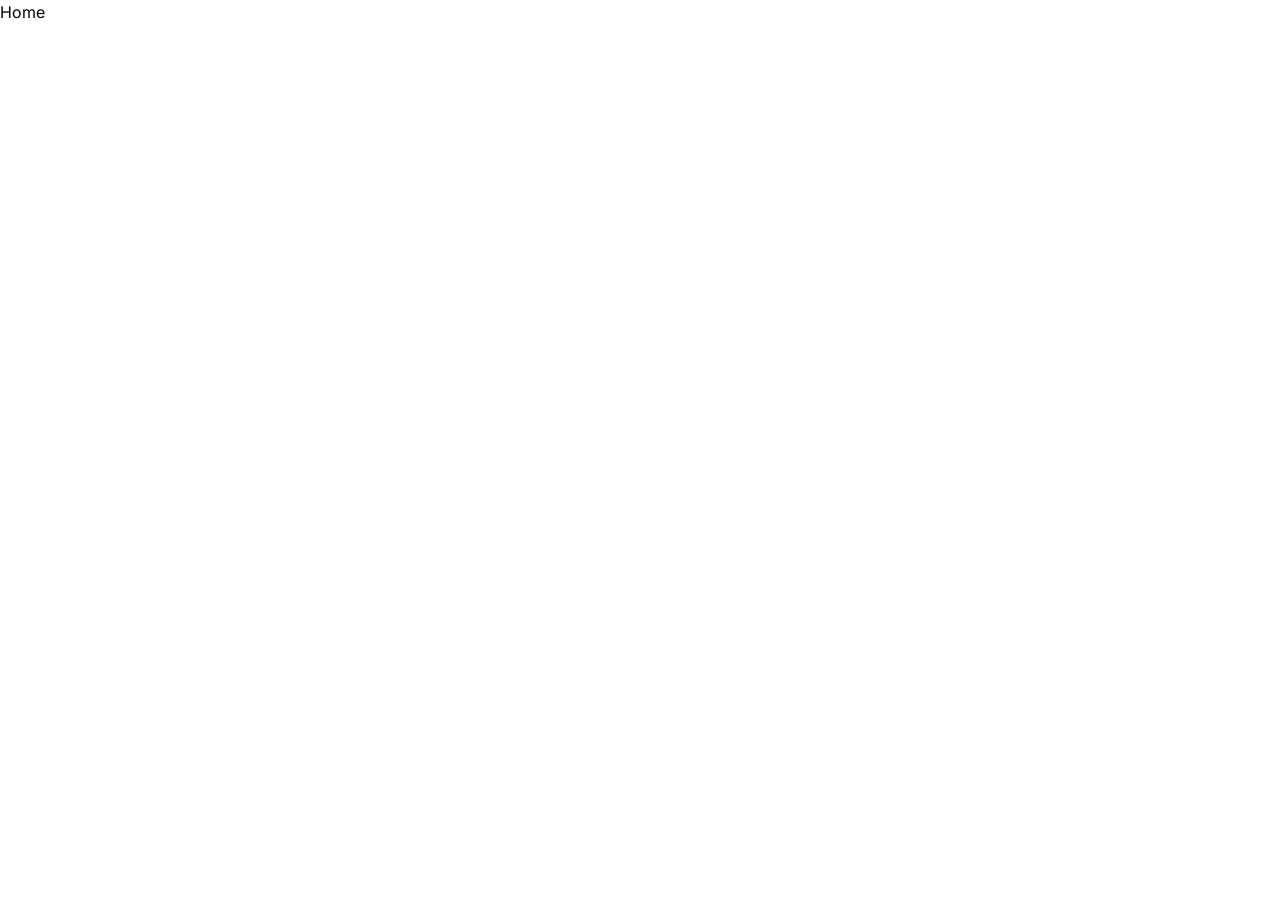
==== index.html @ 41ac5953 "Перенос из css в scss структуру" ====
<!DOCTYPE html>
<html lang="en">
<head>
    <meta charset="UTF-8">
    <meta name="viewport" content="width=device-width, initial-scale=1.0">
    <title>Document</title>
    <link rel="stylesheet" href="./scss/style.css">
</head>
<body>
    <a href="Product.html">Home</a>
</body>
</html>
---- scss/style.css ----
@charset "UTF-8";
body {
  background-color: #FFFFFF;
  color: #000000;
  font-family: "Inter", sans-serif;
  line-height: 1.5;
  -webkit-font-smoothing: antialiased;
}

.container {
  width: 100%;
  max-width: 1240px;
  margin: 0 auto;
  padding: 0 16px;
}

*,
*::before,
*::after {
  box-sizing: border-box;
  margin: 0;
  padding: 0;
}

ul,
ol {
  list-style: none;
}

a {
  color: inherit;
  text-decoration: none;
}

img,
picture,
video,
canvas,
svg {
  display: block;
  max-width: 100%;
  height: auto;
}

input,
button,
textarea,
select {
  font: inherit;
  color: inherit;
  background-color: transparent;
  border: none;
  outline: none;
}

button {
  cursor: pointer;
}

textarea {
  resize: vertical;
}

html {
  scroll-behavior: smooth;
}

@font-face {
  font-family: "Inter";
  src: url("../assest/fonts/Inter-Regular.ttf") format("truetype");
  font-weight: 400;
  font-style: normal;
  font-display: swap;
}
@font-face {
  font-family: "Integral CF";
  src: url("../assest/fonts/Integral-CF.ttf") format("truetype");
  font-weight: 700;
  font-style: Bold;
  font-size: 40px;
  leading-trim: NONE;
  line-height: 45px;
  letter-spacing: 0%;
}
.pagination {
  display: flex;
  align-items: center;
  justify-content: space-between;
  width: 100%;
  height: 40px;
  margin-bottom: 80px;
}
.pagination__arrow {
  width: 110px;
  height: 36px;
  border: 1px solid rgba(0, 0, 0, 0.1);
  border-radius: 8px;
  background: transparent;
  display: flex;
  align-items: center;
  justify-content: center;
  gap: 8px;
  font-size: 14px;
  font-weight: 500;
  cursor: pointer;
}
.pagination__arrow img {
  width: 16px;
  height: 16px;
}
.pagination__numbers {
  display: flex;
  align-items: center;
  gap: 4px;
}
@media (max-width: 540px) {
  .pagination__numbers {
    display: none;
  }
}
.pagination__num {
  width: 40px;
  height: 40px;
  border-radius: 8px;
  background: transparent;
  border: none;
  display: flex;
  align-items: center;
  justify-content: center;
  font-size: 14px;
  font-weight: 500;
  color: rgba(0, 0, 0, 0.5);
  cursor: pointer;
}
.pagination__num--active {
  background-color: rgba(0, 0, 0, 0.06);
  color: #000000;
}
.pagination__dots {
  width: 40px;
  height: 40px;
  display: flex;
  align-items: center;
  justify-content: center;
  font-size: 14px;
  color: rgba(0, 0, 0, 0.5);
}

.catalog-main {
  flex: 1;
  display: flex;
  flex-direction: column;
  min-width: 0;
}
.catalog-main__header {
  display: flex;
  align-items: center;
  justify-content: space-between;
  margin-bottom: 16px;
}
@media (max-width: 540px) {
  .catalog-main__header {
    flex-direction: column;
    align-items: flex-start;
    gap: 8px;
  }
}
.catalog-main__header h2 {
  font-size: 32px;
  font-weight: 700;
}
.catalog-main__meta {
  display: flex;
  align-items: center;
  gap: 12px;
}
.catalog-main__meta p {
  font-size: 16px;
  color: rgba(0, 0, 0, 0.6);
}
.catalog-main__sort {
  display: flex;
  align-items: center;
  gap: 6px;
}
.catalog-main__sort span {
  font-size: 16px;
  color: rgba(0, 0, 0, 0.6);
}
.catalog-main__sort button {
  background: transparent;
  border: none;
  font-size: 16px;
  font-weight: 500;
  cursor: pointer;
}
.catalog-main__sort img {
  width: 16px;
  height: 16px;
}
.catalog-main__divider {
  width: 100%;
  border: none;
  border-top: 1px solid rgba(0, 0, 0, 0.1);
  margin: 32px 0 20px;
}

.product-grid {
  list-style: none;
  display: grid;
  grid-template-columns: repeat(3, 1fr);
  gap: 20px;
  width: 100%;
}
@media (max-width: 1024px) {
  .product-grid {
    grid-template-columns: repeat(2, 1fr);
  }
}
@media (max-width: 540px) {
  .product-grid {
    grid-template-columns: 1fr;
  }
}
.product-grid__item {
  display: flex;
}

.product-card {
  position: relative;
  width: 100%;
  display: flex;
  flex-direction: column;
  gap: 8px;
}
.product-card__thumb {
  width: 100%;
  aspect-ratio: 295/298;
  background-color: #f0eeed;
  border-radius: 20px;
  overflow: hidden;
  display: flex;
  align-items: center;
  justify-content: center;
}
.product-card__thumb img {
  width: 100%;
  height: 100%;
  -o-object-fit: cover;
     object-fit: cover;
}
.product-card__title {
  font-size: 18px;
  font-weight: 700;
  margin-top: 4px;
}
.product-card__title a {
  color: #000000;
  text-decoration: none;
}
.product-card__title a::before {
  content: "";
  position: absolute;
  inset: 0;
  z-index: 1;
}
.product-card__rating {
  display: flex;
  align-items: center;
  gap: 10px;
}
.product-card__stars {
  display: flex;
  align-items: center;
  gap: 4px;
}
.product-card__stars .star-icon {
  width: 18px !important;
  height: 18px !important;
}
.product-card__score {
  font-size: 14px;
  color: rgba(0, 0, 0, 0.6);
}
.product-card__pricing {
  display: flex;
  align-items: center;
  gap: 10px;
  margin-top: 4px;
}
.product-card__price {
  font-size: 24px;
  font-weight: 700;
  color: #000000;
}
.product-card__price--old {
  color: rgba(0, 0, 0, 0.4);
  text-decoration: line-through;
}
.product-card__badge {
  background-color: rgba(255, 51, 51, 0.1019607843);
  color: #FF3333;
  font-size: 12px;
  font-weight: 500;
  border-radius: 62px;
  padding: 4px 10px;
}

.breadcrumbs {
  width: 100%;
  max-width: 1240px;
  margin: 24px auto;
  padding: 0 16px;
  display: flex;
  align-items: center;
  gap: 12px;
}
.breadcrumbs a,
.breadcrumbs span {
  font-size: 16px;
  color: rgba(0, 0, 0, 0.6);
  text-decoration: none;
}
.breadcrumbs__current {
  color: #000000 !important;
  font-weight: 500;
}
.breadcrumbs img {
  width: 16px;
  height: 16px;
}

.catalog-layout {
  width: 100%;
  max-width: 1240px;
  margin: 0 auto;
  padding: 0 16px;
  display: flex;
  align-items: flex-start;
  gap: 20px;
}
@media (max-width: 1024px) {
  .catalog-layout {
    flex-direction: column;
  }
}

.filters {
  width: 295px;
  border: 1px solid rgba(0, 0, 0, 0.1);
  border-radius: 20px;
  padding: 20px 24px;
  flex-shrink: 0;
}
@media (max-width: 1024px) {
  .filters {
    width: 100%;
  }
}
.filters__form {
  display: flex;
  flex-direction: column;
  gap: 24px;
}
.filters__header {
  display: flex;
  align-items: center;
  justify-content: space-between;
}
.filters__header h3 {
  font-size: 20px;
  font-weight: 700;
}
.filters__header img {
  width: 24px;
  height: 24px;
}
.filters__divider {
  border: none;
  border-top: 1px solid rgba(0, 0, 0, 0.1);
  margin: 0;
}
.filters__category-list {
  list-style: none;
  display: flex;
  flex-direction: column;
  gap: 16px;
}
.filters__category-item {
  display: flex;
  align-items: center;
  justify-content: space-between;
}
.filters__category-item button {
  background: transparent;
  border: none;
  font-size: 16px;
  color: rgba(0, 0, 0, 0.6);
  cursor: pointer;
}
.filters__category-item img {
  width: 16px;
  height: 16px;
}
.filters__price-header, .filters__size-header, .filters__style-header {
  display: flex;
  align-items: center;
  justify-content: space-between;
}
.filters__price-header h3,
.filters__price-header legend, .filters__size-header h3,
.filters__size-header legend, .filters__style-header h3,
.filters__style-header legend {
  font-size: 20px;
  font-weight: 700;
  border: none;
  padding: 0;
}
.filters__price-header img, .filters__size-header img, .filters__style-header img {
  width: 16px;
  height: 16px;
}
.filters__range-slider {
  position: relative;
  width: 100%;
  height: 20px;
  display: flex;
  align-items: center;
  margin-top: 12px;
}
.filters__range-slider::before {
  content: "";
  position: absolute;
  left: 0;
  right: 0;
  height: 6px;
  background-color: #F0F0F0;
  border-radius: 4px;
  z-index: 1;
}
.filters__range-track {
  position: absolute;
  height: 6px;
  background-color: #000000;
  border-radius: 4px;
  z-index: 2;
  left: 0%;
  right: 40%;
}
.filters__range-input {
  position: absolute;
  left: 0;
  top: 0;
  width: 100%;
  height: 100%;
  margin: 0;
  background: none;
  pointer-events: none;
  -webkit-appearance: none;
  -moz-appearance: none;
       appearance: none;
  z-index: 3;
}
.filters__range-input::-webkit-slider-thumb {
  width: 20px;
  height: 20px;
  border-radius: 50%;
  background-color: #000000;
  cursor: pointer;
  pointer-events: auto;
  -webkit-appearance: none;
}
.filters__range-values {
  position: relative;
  width: 100%;
  height: 20px;
  margin-top: 6px;
}
.filters__range-val {
  position: absolute;
  transform: translateX(-50%);
  font-size: 14px;
  font-weight: 500;
}
.filters__range-val--min {
  left: 0%;
}
.filters__range-val--max {
  left: 60%;
}
.filters__colors {
  border: none;
  padding: 0;
  margin: 0;
  width: 100%;
  display: grid;
  grid-template-columns: repeat(5, 1fr);
  justify-items: center;
  gap: 16px 12px;
}
.filters__colors legend {
  width: 100%;
  grid-column: 1/-1;
  margin-bottom: 16px;
  font-size: 20px;
  font-weight: 700;
}
.filters__size-list {
  display: flex;
  flex-wrap: wrap;
  gap: 8px;
  margin-top: 12px;
}
.filters__dress-style {
  display: flex;
  flex-direction: column;
  gap: 16px;
}
.filters__submit {
  width: 100%;
  height: 48px;
  background-color: #000000;
  color: #FFFFFF;
  border: none;
  border-radius: 62px;
  font-size: 14px;
  font-weight: 500;
  cursor: pointer;
  margin-top: 8px;
}

.color-option {
  position: relative;
  cursor: pointer;
  display: inline-flex;
}
.color-option__input {
  position: absolute;
  opacity: 0;
  pointer-events: none;
}
.color-option__input:checked + .color-option__visual::after {
  content: "✓";
  color: #FFFFFF;
  font-size: 14px;
  font-weight: bold;
}
.color-option__input[value=White]:checked + .color-option__visual::after {
  color: #000000;
}
.color-option__visual {
  width: 37px;
  height: 37px;
  border-radius: 50%;
  border: 1px solid rgba(0, 0, 0, 0.2);
  display: flex;
  align-items: center;
  justify-content: center;
  position: relative;
}

.size-pill {
  cursor: pointer;
  display: inline-flex;
}
.size-pill__input {
  position: absolute;
  opacity: 0;
  pointer-events: none;
}
.size-pill__input:checked + .size-pill__label {
  background-color: #000000;
  color: #FFFFFF;
}
.size-pill__label {
  display: flex;
  align-items: center;
  justify-content: center;
  min-width: 74px;
  height: 39px;
  padding: 10px 16px;
  border-radius: 62px;
  background-color: #F0F0F0;
  color: rgba(0, 0, 0, 0.6);
  font-size: 14px;
  transition: all 0.15s ease;
}

.product-page {
  padding-bottom: 120px;
}

.product-detail {
  display: grid;
  grid-template-columns: 610px 1fr;
  gap: 40px;
  align-items: flex-start;
  margin-top: 24px;
}
@media (max-width: 1024px) {
  .product-detail {
    grid-template-columns: 1fr;
  }
}
.product-detail__gallery {
  display: flex;
  gap: 14px;
  height: 530px;
}
@media (max-width: 768px) {
  .product-detail__gallery {
    flex-direction: column-reverse;
    height: auto;
  }
}
.product-detail__thumbs {
  display: flex;
  flex-direction: column;
  gap: 14px;
  width: 152px;
  flex-shrink: 0;
}
@media (max-width: 768px) {
  .product-detail__thumbs {
    flex-direction: row;
    width: 100%;
    height: 100px;
  }
}
.product-detail__thumb {
  width: 100%;
  height: 167px;
  background-color: #f0eeed;
  border-radius: 20px;
  border: 1px solid transparent;
  overflow: hidden;
  cursor: pointer;
  padding: 0;
}
@media (max-width: 768px) {
  .product-detail__thumb {
    height: 100px;
  }
}
.product-detail__thumb--active {
  border-color: #000000;
}
.product-detail__thumb img {
  width: 100%;
  height: 100%;
  -o-object-fit: cover;
     object-fit: cover;
}
.product-detail__main-img {
  flex: 1;
  height: 100%;
  background-color: #f0eeed;
  border-radius: 20px;
  overflow: hidden;
  display: flex;
  align-items: center;
  justify-content: center;
}
@media (max-width: 768px) {
  .product-detail__main-img {
    height: 320px;
  }
}
.product-detail__main-img img {
  width: 100%;
  height: 100%;
  -o-object-fit: contain;
     object-fit: contain;
}
.product-detail__info {
  display: flex;
  flex-direction: column;
}
.product-detail__title {
  font-size: 40px;
  font-weight: 700;
  line-height: 110%;
  text-transform: uppercase;
  color: #000000;
  margin-bottom: 12px;
}
.product-detail__rating {
  display: flex;
  align-items: center;
  gap: 14px;
  margin-bottom: 14px;
}
.product-detail__stars {
  display: flex;
  gap: 4px;
}
.product-detail__stars img {
  width: 19px !important;
  height: 19px !important;
}
.product-detail__score {
  font-size: 16px;
  color: rgba(0, 0, 0, 0.6);
}
.product-detail__pricing {
  display: flex;
  align-items: center;
  gap: 12px;
  margin-bottom: 16px;
}
.product-detail__price {
  font-size: 32px;
  font-weight: 700;
  color: #000000;
}
.product-detail__price--old {
  font-size: 32px;
  font-weight: 700;
  color: rgba(0, 0, 0, 0.4);
  text-decoration: line-through;
}
.product-detail__badge {
  background-color: rgba(255, 51, 51, 0.1019607843);
  color: #FF3333;
  font-size: 14px;
  font-weight: 500;
  border-radius: 62px;
  padding: 6px 14px;
}
.product-detail__desc {
  font-size: 16px;
  line-height: 22px;
  color: rgba(0, 0, 0, 0.6);
}
.product-detail__divider {
  border: none;
  border-top: 1px solid rgba(0, 0, 0, 0.1);
  margin: 24px 0;
}
.product-detail__option-title {
  display: block;
  font-size: 16px;
  color: rgba(0, 0, 0, 0.6);
  margin-bottom: 16px;
}
.product-detail__colors {
  display: flex;
  gap: 16px;
}
.product-detail__sizes {
  display: flex;
  flex-wrap: wrap;
  gap: 12px;
}
.product-detail__actions {
  display: flex;
  gap: 20px;
  margin-top: 24px;
}
.product-detail__quantity {
  width: 170px;
  height: 52px;
  background-color: #F0F0F0;
  border-radius: 62px;
  display: flex;
  align-items: center;
  justify-content: space-between;
  padding: 0 20px;
}
.product-detail__quantity button {
  background: transparent;
  border: none;
  font-size: 24px;
  font-weight: 500;
  cursor: pointer;
}
.product-detail__quantity span {
  font-size: 16px;
  font-weight: 500;
}
.product-detail__add-btn {
  flex: 1;
  height: 52px;
  background-color: #000000;
  color: #FFFFFF;
  border-radius: 62px;
  border: none;
  font-size: 16px;
  font-weight: 500;
  cursor: pointer;
  transition: opacity 0.15s ease;
}
.product-detail__add-btn:hover {
  opacity: 0.85;
}

.newsletter {
  width: 100%;
  max-width: 1240px;
  margin: 0 auto;
  padding: 36px 64px;
  background-color: #000000;
  border-radius: 20px;
  display: flex;
  align-items: center;
  justify-content: space-between;
  gap: 40px;
  box-sizing: border-box;
  transform: translateY(50%);
  position: relative;
  z-index: 10;
}
@media (max-width: 768px) {
  .newsletter {
    flex-direction: column;
    padding: 28px 24px;
    transform: translateY(20%);
    gap: 24px;
  }
}
.newsletter__title {
  font-family: "Integral CF", sans-serif;
  font-size: 40px;
  line-height: 45px;
  font-weight: 700;
  color: #FFFFFF;
  max-width: 551px;
  width: 100%;
  margin: 0;
  flex-shrink: 0;
}
@media (max-width: 768px) {
  .newsletter__title {
    font-size: 28px;
    line-height: 34px;
    text-align: center;
  }
}
.newsletter__form {
  display: flex;
  flex-direction: column;
  gap: 14px;
  width: 349px;
  flex-shrink: 0;
  margin-left: auto;
}
@media (max-width: 768px) {
  .newsletter__form {
    width: 100%;
    margin-left: 0;
  }
}
.newsletter__input-wrap {
  width: 100%;
  height: 48px;
  background-color: #FFFFFF;
  border-radius: 62px;
  padding: 12px 16px;
  display: flex;
  align-items: center;
  gap: 12px;
  box-sizing: border-box;
}
.newsletter__input-wrap img {
  width: 24px;
  height: 24px;
  flex-shrink: 0;
}
.newsletter__input-wrap input {
  width: 100%;
  border: none;
  outline: none;
  font-size: 16px;
  font-family: inherit;
}
.newsletter__submit {
  width: 100%;
  height: 46px;
  border-radius: 62px;
  border: none;
  background-color: #FFFFFF;
  color: #000000;
  font-size: 16px;
  font-weight: 500;
  cursor: pointer;
  box-sizing: border-box;
}

.footer {
  width: 100%;
  background-color: #F0F0F0;
  padding: 140px 100px 80px;
}
@media (max-width: 1024px) {
  .footer {
    padding: 140px 24px 60px;
  }
}
.footer__main {
  max-width: 1240px;
  margin: 0 auto;
  display: flex;
  justify-content: space-between;
  gap: 40px;
}
@media (max-width: 1024px) {
  .footer__main {
    flex-wrap: wrap;
    gap: 32px;
  }
}
.footer__brand {
  width: 248px;
  display: flex;
  flex-direction: column;
  gap: 24px;
}
.footer__brand .footer__logo-img {
  width: 167px;
  height: 23px;
  -o-object-fit: contain;
     object-fit: contain;
  position: relative;
}
.footer__brand p {
  font-size: 14px;
  line-height: 22px;
  color: rgba(0, 0, 0, 0.6);
}
.footer__socials {
  display: flex;
  gap: 12px;
}
.footer__social-btn {
  display: flex;
  align-items: center;
  justify-content: center;
  width: 28px;
  height: 28px;
  border-radius: 50%;
  background-color: #FFFFFF;
  border: 1px solid rgba(0, 0, 0, 0.2);
  text-decoration: none;
}
.footer__social-btn img {
  width: 14px;
  height: 14px;
}
.footer__social-btn--active {
  background-color: #000000;
}
.footer__social-btn--active img {
  filter: brightness(0) invert(1);
}
.footer__nav {
  display: flex;
  flex-direction: column;
  gap: 16px;
}
.footer__nav h5 {
  font-size: 16px;
  letter-spacing: 3px;
  text-transform: uppercase;
}
.footer__nav a {
  font-size: 16px;
  color: rgba(0, 0, 0, 0.6);
  text-decoration: none;
}
.footer__divider {
  width: 100%;
  max-width: 1240px;
  border: none;
  border-top: 1px solid rgba(0, 0, 0, 0.1);
  margin: 50px auto 25px;
}
.footer__bottom {
  max-width: 1240px;
  margin: 0 auto;
  display: flex;
  align-items: center;
  justify-content: space-between;
}
@media (max-width: 768px) {
  .footer__bottom {
    flex-direction: column;
    gap: 16px;
    text-align: center;
  }
}
.footer__bottom p {
  font-size: 14px;
  color: rgba(0, 0, 0, 0.6);
}
.footer__payments {
  display: flex;
  align-items: center;
}
.footer__payments .payment-card {
  display: flex;
  align-items: center;
  justify-content: center;
}
.footer__payments .payment-card img {
  width: 100%;
  height: 100%;
  -o-object-fit: contain;
     object-fit: contain;
}

.top-bar {
  position: relative;
  width: 100%;
  min-height: 38px;
  background-color: #000000;
  display: flex;
  align-items: center;
  justify-content: center;
  padding: 0 40px;
}
.top-bar__text {
  font-size: 14px;
  color: #FFFFFF;
  text-align: center;
}
.top-bar__text a {
  color: #FFFFFF;
  font-weight: 500;
  text-decoration: underline;
  margin-left: 4px;
}
.top-bar__close {
  position: absolute;
  right: 20px;
  top: 50%;
  transform: translateY(-50%);
  width: 20px;
  height: 20px;
  background: transparent;
  border: none;
  cursor: pointer;
  display: flex;
  align-items: center;
  justify-content: center;
}
.top-bar__close img {
  width: 13px;
  height: 13px;
  -o-object-fit: contain;
     object-fit: contain;
}

.header {
  width: 100%;
  display: flex;
  flex-direction: column;
  align-items: center;
}
.header__inner {
  width: 100%;
  max-width: 1240px;
  min-height: 48px;
  margin: 24px auto 0;
  padding: 0 16px;
  display: flex;
  align-items: center;
  justify-content: space-between;
  gap: 24px;
}
.header__logo {
  width: 160px;
  height: 22px;
  display: flex;
  align-items: center;
  flex-shrink: 0;
}
.header__logo img {
  width: 100%;
  height: 100%;
  -o-object-fit: contain;
     object-fit: contain;
}
.header__nav {
  display: flex;
  align-items: center;
  gap: 24px;
}
@media (max-width: 768px) {
  .header__nav {
    display: none;
  }
}
.header__nav a {
  display: inline-flex;
  align-items: center;
  gap: 4px;
  font-size: 16px;
  color: #000000;
  text-decoration: none;
  white-space: nowrap;
}
.header__nav a img {
  width: 16px;
  height: 16px;
}
.header__search {
  flex: 1;
  max-width: 577px;
  height: 48px;
  background-color: #F0F0F0;
  border-radius: 62px;
  padding: 12px 16px;
  display: flex;
  align-items: center;
  gap: 12px;
}
@media (max-width: 768px) {
  .header__search {
    display: none;
  }
}
.header__search img {
  width: 20px;
  height: 20px;
}
.header__search input {
  width: 100%;
  border: none;
  background: transparent;
  outline: none;
  font-family: inherit;
  font-size: 16px;
  color: #000000;
}
.header__actions {
  display: flex;
  align-items: center;
  gap: 14px;
  flex-shrink: 0;
}
.header__actions a img {
  width: 24px;
  height: 24px;
}
.header__divider {
  width: 100%;
  max-width: 1240px;
  border: none;
  border-top: 1px solid rgba(0, 0, 0, 0.1);
  margin: 24px auto 0;
}/*# sourceMappingURL=style.css.map */
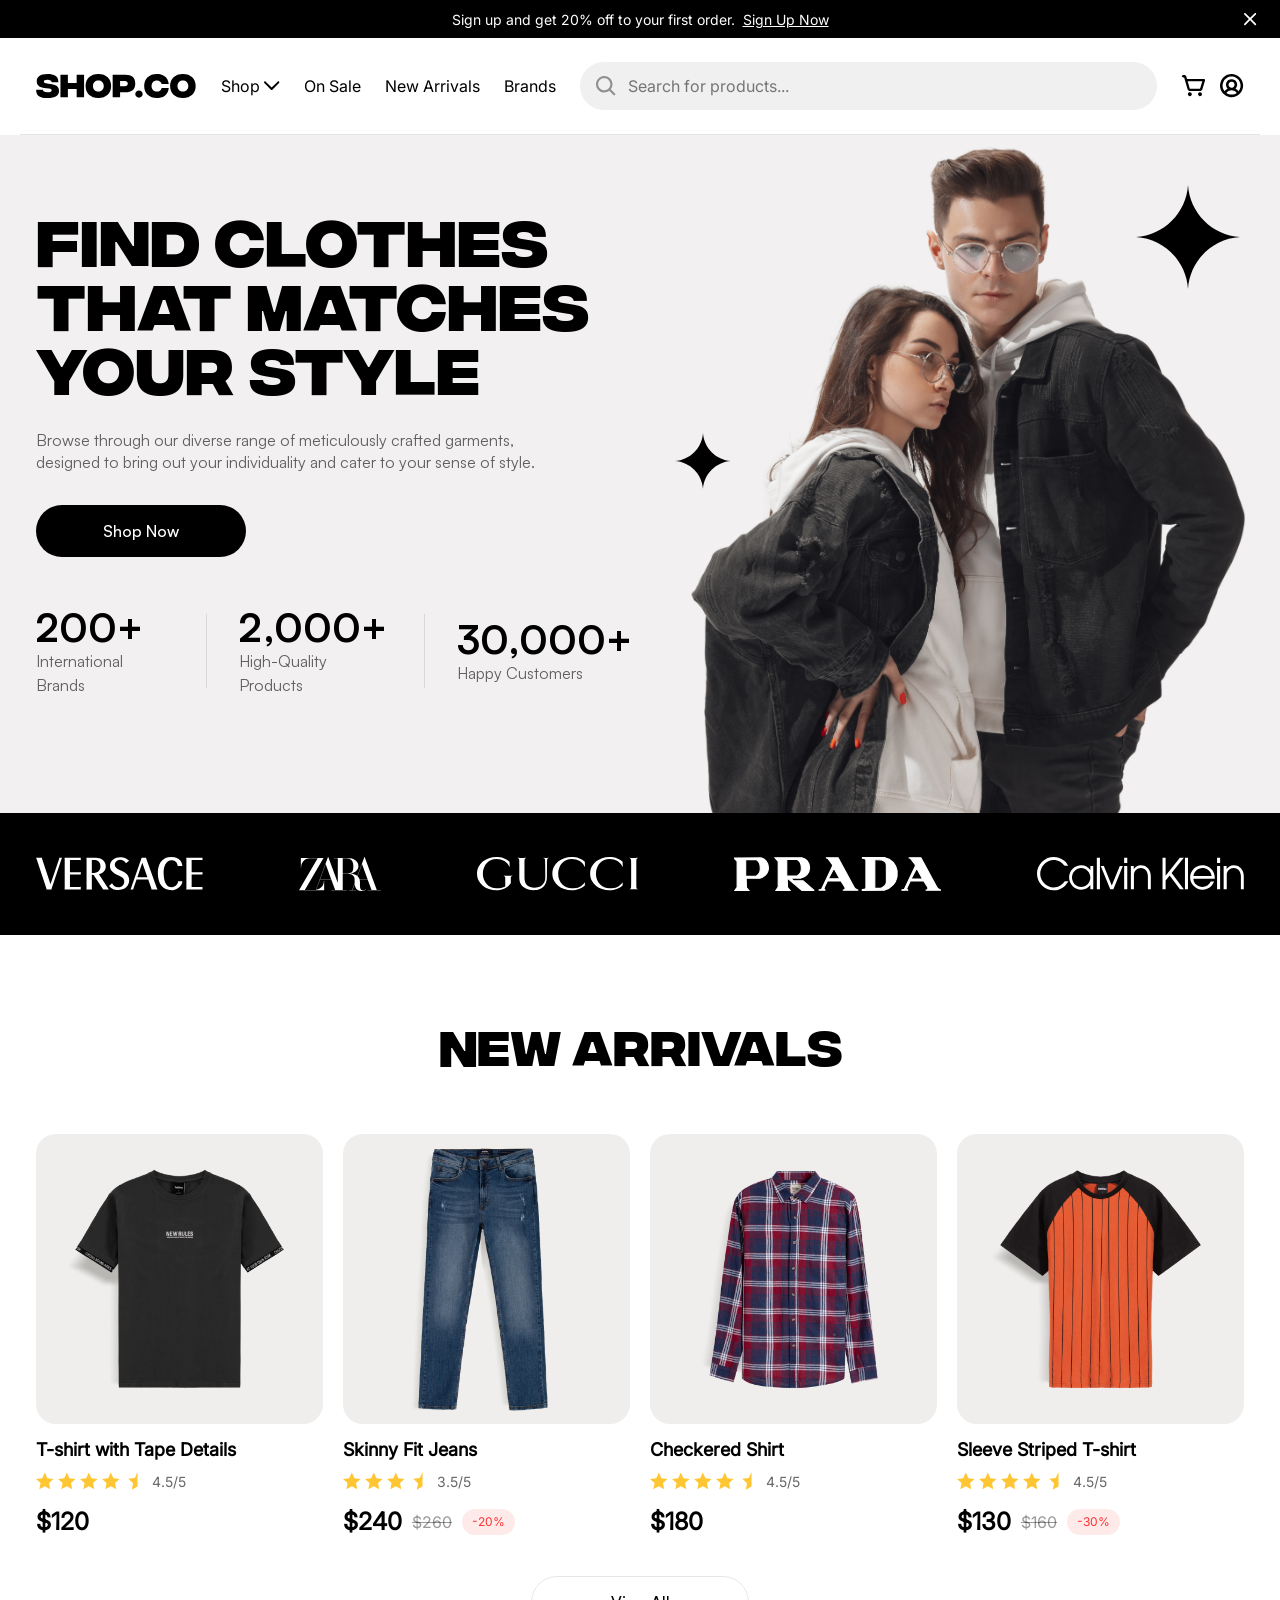
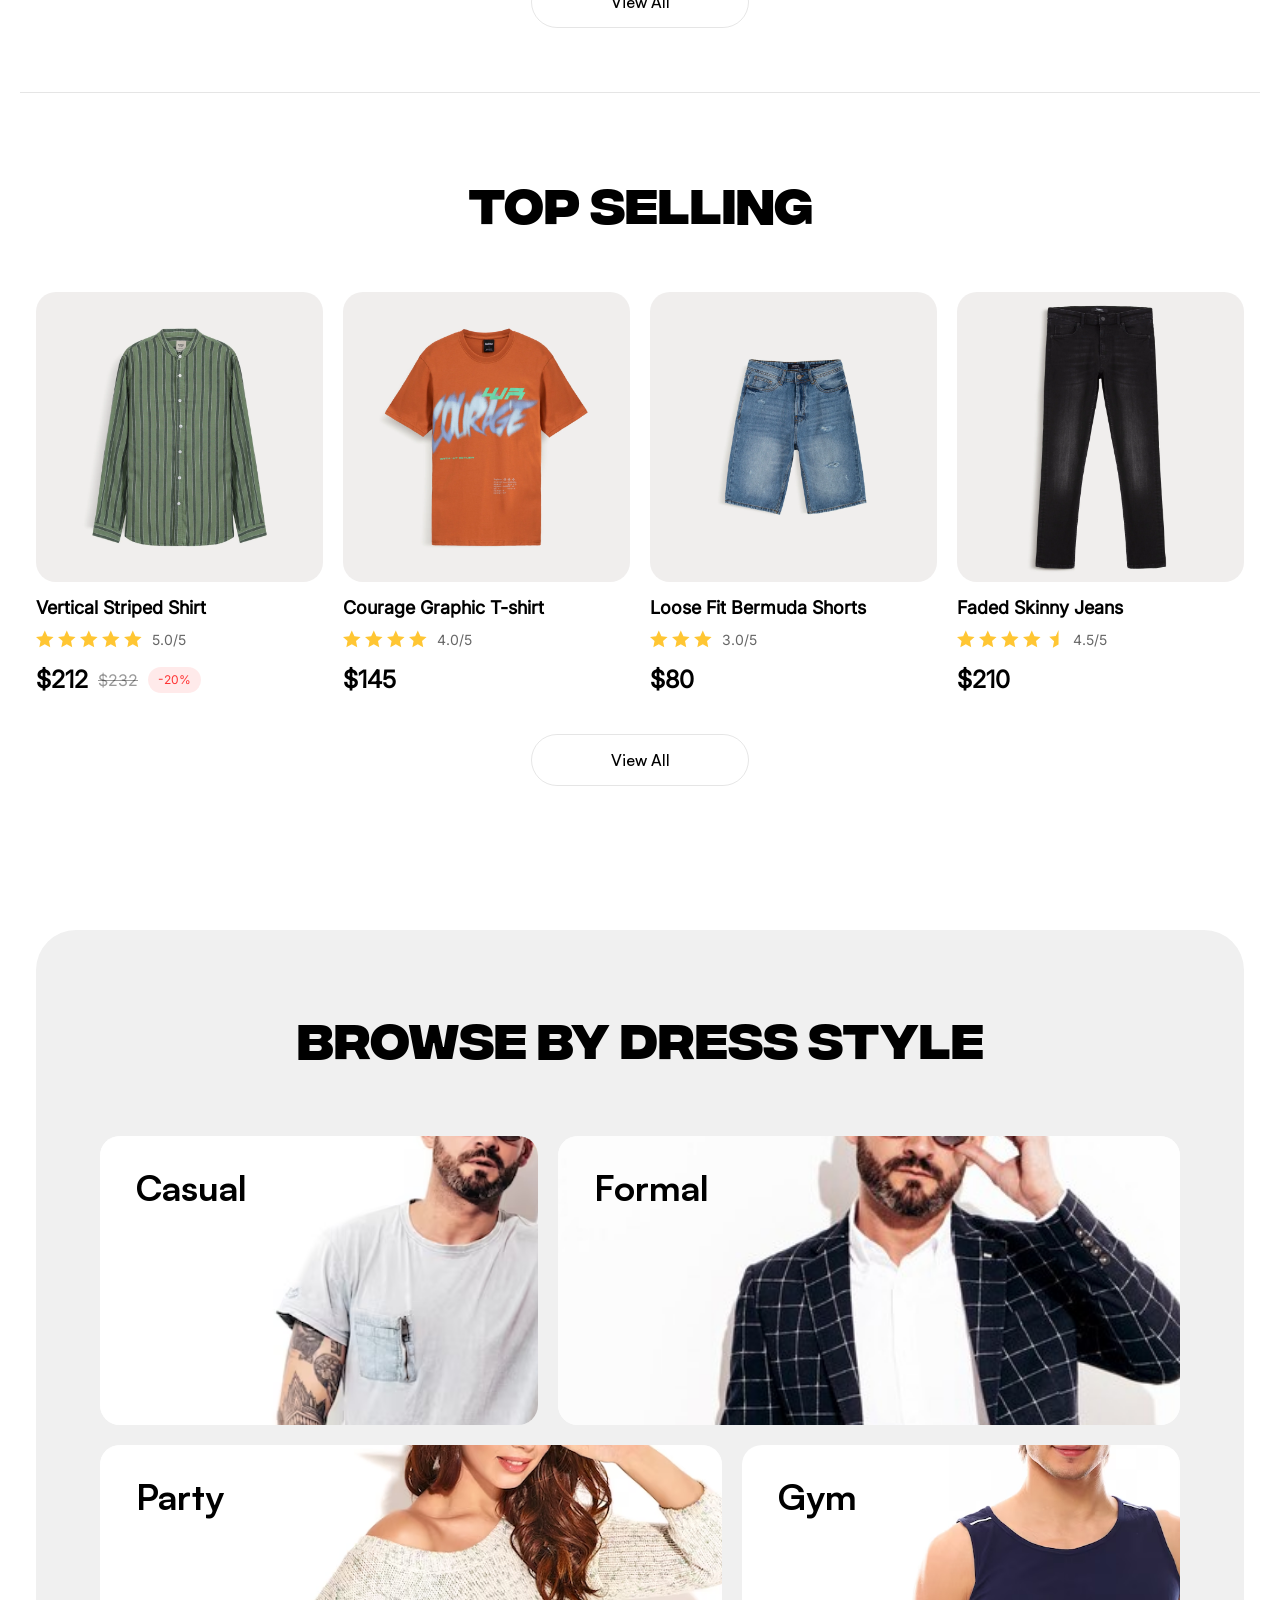
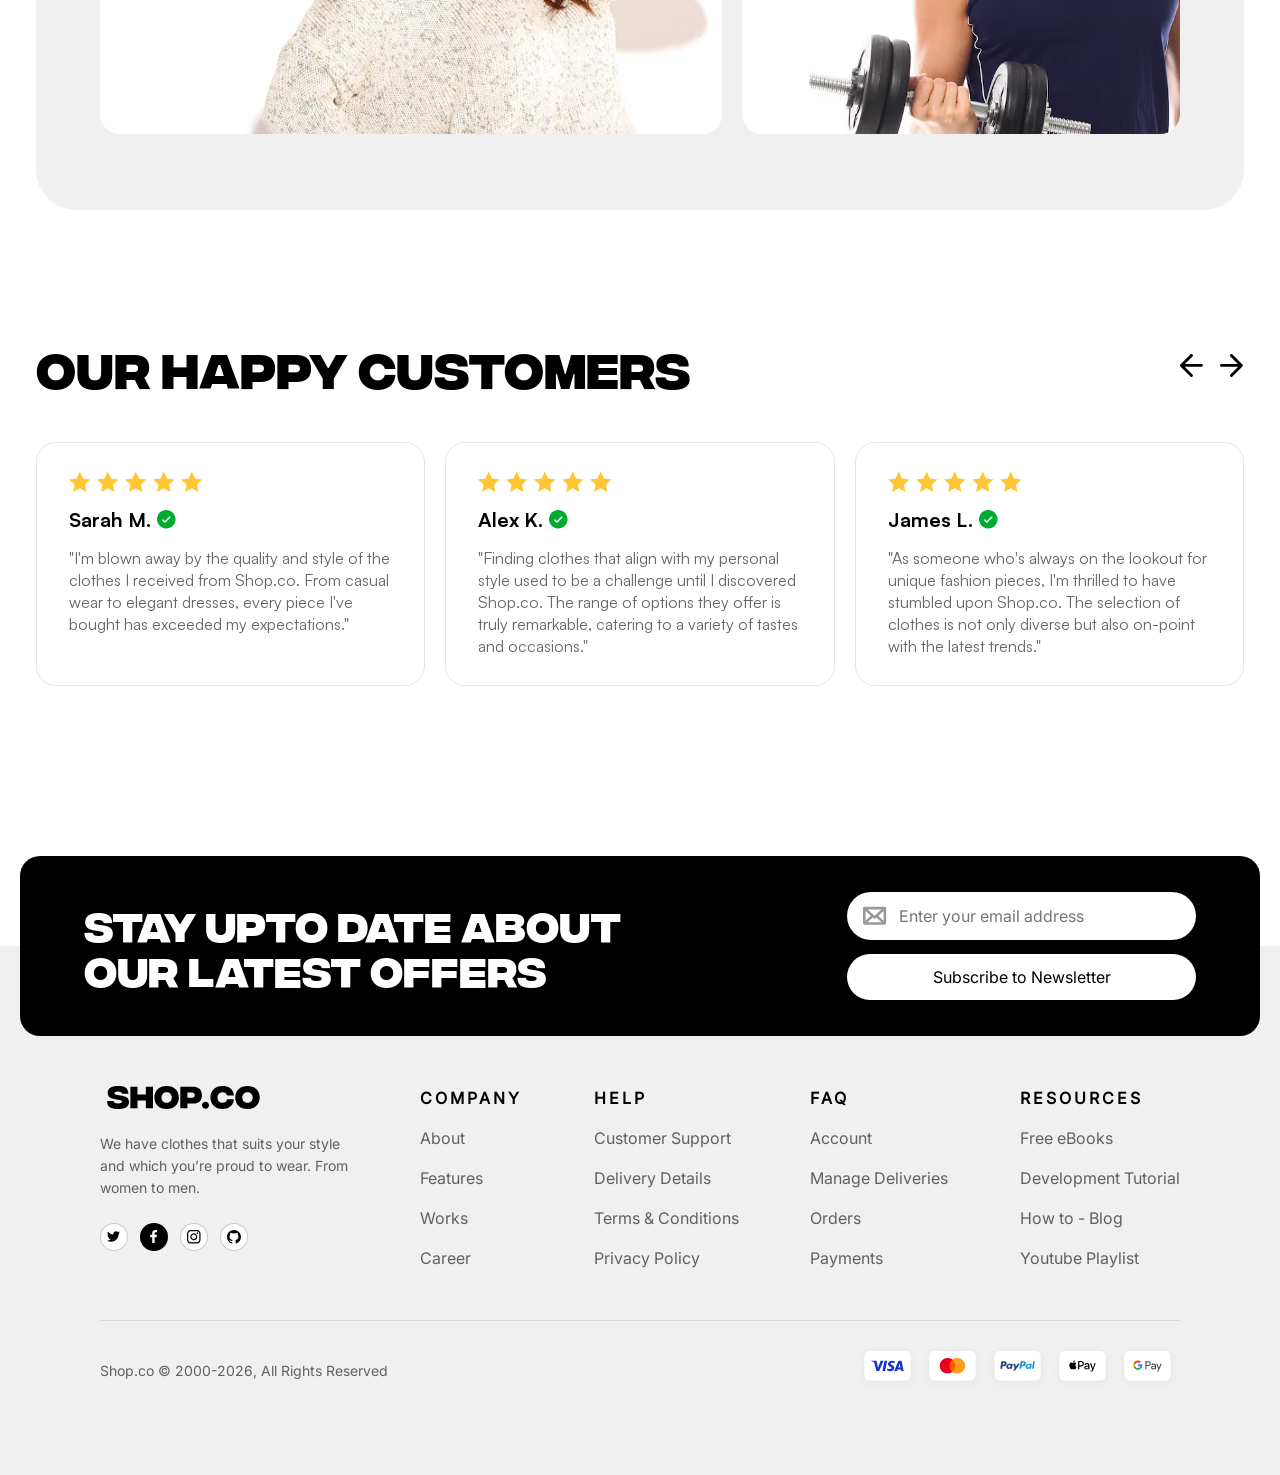
==== commit 6829b98a: "перенес старую страницу из прошлого проекта в новый и переделал под него scss" ====
--- a/index.html
+++ b/index.html
@@ -1,12 +1,490 @@
 <!DOCTYPE html>
 <html lang="en">
 <head>
-    <meta charset="UTF-8">
-    <meta name="viewport" content="width=device-width, initial-scale=1.0">
-    <title>Document</title>
-    <link rel="stylesheet" href="./scss/style.css">
+  <meta charset="UTF-8">
+  <meta name="viewport" content="width=device-width, initial-scale=1.0">
+  <title>SHOP.CO</title>
+  <!-- шрифт satoshi -->
+  <link href="https://api.fontshare.com/v2/css?f[]=satoshi@400,500,700,900&display=swap" rel="stylesheet">
+  <!-- стили -->
+  <link rel="stylesheet" href="./scss/style.css">
 </head>
 <body>
-    <a href="Product.html">Home</a>
+
+  <!-- верхняя черная строка -->
+  <div class="top-bar">
+    <p class="top-bar__text">
+      Sign up and get 20% off to your first order. 
+      <a href="#">Sign Up Now</a>
+    </p>
+    <button type="button" class="top-bar__close" aria-label="закрыть">
+      <img src="./assest/icons/Cross.svg" alt="закрыть">
+    </button>
+  </div>
+
+  <!-- шапка сайта -->
+  <header class="header">
+    <div class="header__inner">
+      <div class="header__logo">
+        <a href="index.html">
+          <img src="./assest/icons/SHOP.CO.svg" alt="SHOP.CO">
+        </a>
+      </div>
+
+      <nav class="header__nav">
+        <a href="Category.html">Shop <img src="./assest/icons/CornerDown.svg" alt="стрелка"></a>
+        <a href="#">On Sale</a>
+        <a href="#">New Arrivals</a>
+        <a href="#">Brands</a>
+      </nav>
+
+      <form action="/search" method="get" class="header__search">
+        <img src="./assest/icons/Loop.svg" alt="поиск">
+        <input type="search" placeholder="Search for products...">
+      </form>
+
+      <div class="header__actions">
+        <a href="Cart.html" aria-label="корзина">
+          <img src="./assest/icons/Cart.svg" alt="корзина">
+        </a>
+        <a href="#" aria-label="аккаунт">
+          <img src="./assest/icons/Profile.svg" alt="аккаунт">
+        </a>
+      </div>
+    </div>
+    <hr class="header__divider">
+  </header>
+
+  <main class="main">
+
+    <!-- первый экран с моделями -->
+    <section class="hero">
+      <div class="container hero__container">
+        <div class="hero__content">
+          <h1 class="hero__title">
+            FIND CLOTHES<br>
+            THAT MATCHES<br>
+            YOUR STYLE
+          </h1>
+          <p class="hero__desc">
+            Browse through our diverse range of meticulously crafted garments, designed to bring out your individuality and cater to your sense of style.
+          </p>
+          <a href="Category.html" class="hero__btn">Shop Now</a>
+
+          <div class="hero__stats">
+            <div class="hero__stat-item">
+              <span class="hero__stat-num">200+</span>
+              <span class="hero__stat-label">International Brands</span>
+            </div>
+            <div class="hero__stat-divider"></div>
+            <div class="hero__stat-item">
+              <span class="hero__stat-num">2,000+</span>
+              <span class="hero__stat-label">High-Quality Products</span>
+            </div>
+            <div class="hero__stat-divider"></div>
+            <div class="hero__stat-item">
+              <span class="hero__stat-num">30,000+</span>
+              <span class="hero__stat-label">Happy Customers</span>
+            </div>
+          </div>
+        </div>
+
+        <div class="hero__media">
+          <img class="hero__img" src="./assest/images/hero-models.png" alt="модели">
+          <img class="hero__star hero__star--big" src="./assest/icons/star-black.svg" alt="звезда">
+          <img class="hero__star hero__star--small" src="./assest/icons/star-black.svg" alt="звезда">
+        </div>
+      </div>
+    </section>
+
+    <!-- черная полоса брендов -->
+    <section class="brands">
+      <div class="container brands__container">
+        <img class="brands__logo" src="./assest/icons/Versace.svg" alt="Versace">
+        <img class="brands__logo" src="./assest/icons/Zara.svg" alt="Zara">
+        <img class="brands__logo" src="./assest/icons/Gucci.svg" alt="Gucci">
+        <img class="brands__logo" src="./assest/icons/Prada.svg" alt="Prada">
+        <img class="brands__logo" src="./assest/icons/Calvin_Klein.svg" alt="Calvin Klein">
+      </div>
+    </section>
+
+    <!-- новинки -->
+    <section class="products-section">
+      <div class="container">
+        <h2 class="products-section__title">NEW ARRIVALS</h2>
+        <ul class="product-grid">
+          <li class="product-grid__item">
+            <article class="product-card">
+              <div class="product-card__thumb">
+                <img src="./assest/images/T-shirt_with_Tape_Details.png" alt="T-shirt with Tape Details">
+              </div>
+              <h3 class="product-card__title"><a href="Product.html">T-shirt with Tape Details</a></h3>
+              <div class="product-card__rating">
+                <div class="product-card__stars">
+                  <img class="star-icon" src="./assest/icons/Star.svg" alt="звезда">
+                  <img class="star-icon" src="./assest/icons/Star.svg" alt="звезда">
+                  <img class="star-icon" src="./assest/icons/Star.svg" alt="звезда">
+                  <img class="star-icon" src="./assest/icons/Star.svg" alt="звезда">
+                  <img class="star-icon" src="./assest/icons/HalfStar.svg" alt="половина звезды">
+                </div>
+                <span class="product-card__score">4.5/5</span>
+              </div>
+              <div class="product-card__pricing">
+                <span class="product-card__price">$120</span>
+              </div>
+            </article>
+          </li>
+
+          <li class="product-grid__item">
+            <article class="product-card">
+              <div class="product-card__thumb">
+                <img src="./assest/images/Skinny_Fit_Jeans.png" alt="Skinny Fit Jeans">
+              </div>
+              <h3 class="product-card__title"><a href="Product.html">Skinny Fit Jeans</a></h3>
+              <div class="product-card__rating">
+                <div class="product-card__stars">
+                  <img class="star-icon" src="./assest/icons/Star.svg" alt="звезда">
+                  <img class="star-icon" src="./assest/icons/Star.svg" alt="звезда">
+                  <img class="star-icon" src="./assest/icons/Star.svg" alt="звезда">
+                  <img class="star-icon" src="./assest/icons/HalfStar.svg" alt="половина звезды">
+                </div>
+                <span class="product-card__score">3.5/5</span>
+              </div>
+              <div class="product-card__pricing">
+                <span class="product-card__price">$240</span>
+                <span class="product-card__price--old">$260</span>
+                <span class="product-card__badge">-20%</span>
+              </div>
+            </article>
+          </li>
+
+          <li class="product-grid__item">
+            <article class="product-card">
+              <div class="product-card__thumb">
+                <img src="./assest/images/Checkered_Shirt.png" alt="Checkered Shirt">
+              </div>
+              <h3 class="product-card__title"><a href="Product.html">Checkered Shirt</a></h3>
+              <div class="product-card__rating">
+                <div class="product-card__stars">
+                  <img class="star-icon" src="./assest/icons/Star.svg" alt="звезда">
+                  <img class="star-icon" src="./assest/icons/Star.svg" alt="звезда">
+                  <img class="star-icon" src="./assest/icons/Star.svg" alt="звезда">
+                  <img class="star-icon" src="./assest/icons/Star.svg" alt="звезда">
+                  <img class="star-icon" src="./assest/icons/HalfStar.svg" alt="половина звезды">
+                </div>
+                <span class="product-card__score">4.5/5</span>
+              </div>
+              <div class="product-card__pricing">
+                <span class="product-card__price">$180</span>
+              </div>
+            </article>
+          </li>
+
+          <li class="product-grid__item">
+            <article class="product-card">
+              <div class="product-card__thumb">
+                <img src="./assest/images/Sleeve_Striped_T-shirt.png" alt="Sleeve Striped T-shirt">
+              </div>
+              <h3 class="product-card__title"><a href="Product.html">Sleeve Striped T-shirt</a></h3>
+              <div class="product-card__rating">
+                <div class="product-card__stars">
+                  <img class="star-icon" src="./assest/icons/Star.svg" alt="звезда">
+                  <img class="star-icon" src="./assest/icons/Star.svg" alt="звезда">
+                  <img class="star-icon" src="./assest/icons/Star.svg" alt="звезда">
+                  <img class="star-icon" src="./assest/icons/Star.svg" alt="звезда">
+                  <img class="star-icon" src="./assest/icons/HalfStar.svg" alt="половина звезды">
+                </div>
+                <span class="product-card__score">4.5/5</span>
+              </div>
+              <div class="product-card__pricing">
+                <span class="product-card__price">$130</span>
+                <span class="product-card__price--old">$160</span>
+                <span class="product-card__badge">-30%</span>
+              </div>
+            </article>
+          </li>
+        </ul>
+
+        <div class="products-section__btn-wrap">
+          <a href="Category.html" class="products-section__view-all">View All</a>
+        </div>
+      </div>
+    </section>
+
+    <hr class="section-divider">
+
+    <!-- топ продаж -->
+    <section class="products-section">
+      <div class="container">
+        <h2 class="products-section__title">TOP SELLING</h2>
+        <ul class="product-grid">
+          <li class="product-grid__item">
+            <article class="product-card">
+              <div class="product-card__thumb">
+                <img src="./assest/images/Vertical_Striped_Shirt.png" alt="Vertical Striped Shirt">
+              </div>
+              <h3 class="product-card__title"><a href="Product.html">Vertical Striped Shirt</a></h3>
+              <div class="product-card__rating">
+                <div class="product-card__stars">
+                  <img class="star-icon" src="./assest/icons/Star.svg" alt="звезда">
+                  <img class="star-icon" src="./assest/icons/Star.svg" alt="звезда">
+                  <img class="star-icon" src="./assest/icons/Star.svg" alt="звезда">
+                  <img class="star-icon" src="./assest/icons/Star.svg" alt="звезда">
+                  <img class="star-icon" src="./assest/icons/Star.svg" alt="звезда">
+                </div>
+                <span class="product-card__score">5.0/5</span>
+              </div>
+              <div class="product-card__pricing">
+                <span class="product-card__price">$212</span>
+                <span class="product-card__price--old">$232</span>
+                <span class="product-card__badge">-20%</span>
+              </div>
+            </article>
+          </li>
+
+          <li class="product-grid__item">
+            <article class="product-card">
+              <div class="product-card__thumb">
+                <img src="./assest/images/Courage_Graphic_T-shirt.png" alt="Courage Graphic T-shirt">
+              </div>
+              <h3 class="product-card__title"><a href="Product.html">Courage Graphic T-shirt</a></h3>
+              <div class="product-card__rating">
+                <div class="product-card__stars">
+                  <img class="star-icon" src="./assest/icons/Star.svg" alt="звезда">
+                  <img class="star-icon" src="./assest/icons/Star.svg" alt="звезда">
+                  <img class="star-icon" src="./assest/icons/Star.svg" alt="звезда">
+                  <img class="star-icon" src="./assest/icons/Star.svg" alt="звезда">
+                </div>
+                <span class="product-card__score">4.0/5</span>
+              </div>
+              <div class="product-card__pricing">
+                <span class="product-card__price">$145</span>
+              </div>
+            </article>
+          </li>
+
+          <li class="product-grid__item">
+            <article class="product-card">
+              <div class="product-card__thumb">
+                <img src="./assest/images/Loose_Fit_Bermuda_Shorts.png" alt="Loose Fit Bermuda Shorts">
+              </div>
+              <h3 class="product-card__title"><a href="Product.html">Loose Fit Bermuda Shorts</a></h3>
+              <div class="product-card__rating">
+                <div class="product-card__stars">
+                  <img class="star-icon" src="./assest/icons/Star.svg" alt="звезда">
+                  <img class="star-icon" src="./assest/icons/Star.svg" alt="звезда">
+                  <img class="star-icon" src="./assest/icons/Star.svg" alt="звезда">
+                </div>
+                <span class="product-card__score">3.0/5</span>
+              </div>
+              <div class="product-card__pricing">
+                <span class="product-card__price">$80</span>
+              </div>
+            </article>
+          </li>
+
+          <li class="product-grid__item">
+            <article class="product-card">
+              <div class="product-card__thumb">
+                <img src="./assest/images/Faded_Skinny_Jeans.png" alt="Faded Skinny Jeans">
+              </div>
+              <h3 class="product-card__title"><a href="Product.html">Faded Skinny Jeans</a></h3>
+              <div class="product-card__rating">
+                <div class="product-card__stars">
+                  <img class="star-icon" src="./assest/icons/Star.svg" alt="звезда">
+                  <img class="star-icon" src="./assest/icons/Star.svg" alt="звезда">
+                  <img class="star-icon" src="./assest/icons/Star.svg" alt="звезда">
+                  <img class="star-icon" src="./assest/icons/Star.svg" alt="звезда">
+                  <img class="star-icon" src="./assest/icons/HalfStar.svg" alt="половина звезды">
+                </div>
+                <span class="product-card__score">4.5/5</span>
+              </div>
+              <div class="product-card__pricing">
+                <span class="product-card__price">$210</span>
+              </div>
+            </article>
+          </li>
+        </ul>
+
+        <div class="products-section__btn-wrap">
+          <a href="Category.html" class="products-section__view-all">View All</a>
+        </div>
+      </div>
+    </section>
+
+    <!-- выбор по стилю одежды -->
+    <section class="dress-style">
+      <div class="container">
+        <div class="dress-style__card">
+          <h2 class="dress-style__title">BROWSE BY DRESS STYLE</h2>
+          <div class="dress-style__grid">
+            <a href="Category.html" class="dress-style__item dress-style__item--casual">
+              <span class="dress-style__name">Casual</span>
+              <img src="./assest/images/Casual.png" alt="Casual">
+            </a>
+            <a href="Category.html" class="dress-style__item dress-style__item--formal">
+              <span class="dress-style__name">Formal</span>
+              <img src="./assest/images/Formal.png" alt="Formal">
+            </a>
+            <a href="Category.html" class="dress-style__item dress-style__item--party">
+              <span class="dress-style__name">Party</span>
+              <img src="./assest/images/Party.png" alt="Party">
+            </a>
+            <a href="Category.html" class="dress-style__item dress-style__item--gym">
+              <span class="dress-style__name">Gym</span>
+              <img src="./assest/images/Gym.png" alt="Gym">
+            </a>
+          </div>
+        </div>
+      </div>
+    </section>
+
+    <!-- отзывы покупателей -->
+    <section class="reviews">
+      <div class="container">
+        <div class="reviews__header">
+          <h2 class="reviews__title">OUR HAPPY CUSTOMERS</h2>
+          <div class="reviews__arrows">
+            <button class="reviews__arrow" type="button" aria-label="назад">
+              <img src="./assest/icons/ArrowLeft.svg" alt="назад">
+            </button>
+            <button class="reviews__arrow" type="button" aria-label="вперед">
+              <img src="./assest/icons/ArrowRight.svg" alt="вперед">
+            </button>
+          </div>
+        </div>
+
+        <div class="reviews__list">
+          <article class="review-card">
+            <div class="review-card__stars">
+              <img src="./assest/icons/Star.svg" alt="звезда">
+              <img src="./assest/icons/Star.svg" alt="звезда">
+              <img src="./assest/icons/Star.svg" alt="звезда">
+              <img src="./assest/icons/Star.svg" alt="звезда">
+              <img src="./assest/icons/Star.svg" alt="звезда">
+            </div>
+            <div class="review-card__user">
+              <span class="review-card__name">Sarah M.</span>
+              <img class="review-card__verified" src="./assest/icons/True.svg" alt="галочка">
+            </div>
+            <p class="review-card__text">
+              "I'm blown away by the quality and style of the clothes I received from Shop.co. From casual wear to elegant dresses, every piece I've bought has exceeded my expectations."
+            </p>
+          </article>
+
+          <article class="review-card">
+            <div class="review-card__stars">
+              <img src="./assest/icons/Star.svg" alt="звезда">
+              <img src="./assest/icons/Star.svg" alt="звезда">
+              <img src="./assest/icons/Star.svg" alt="звезда">
+              <img src="./assest/icons/Star.svg" alt="звезда">
+              <img src="./assest/icons/Star.svg" alt="звезда">
+            </div>
+            <div class="review-card__user">
+              <span class="review-card__name">Alex K.</span>
+              <img class="review-card__verified" src="./assest/icons/True.svg" alt="галочка">
+            </div>
+            <p class="review-card__text">
+              "Finding clothes that align with my personal style used to be a challenge until I discovered Shop.co. The range of options they offer is truly remarkable, catering to a variety of tastes and occasions."
+            </p>
+          </article>
+
+          <article class="review-card">
+            <div class="review-card__stars">
+              <img src="./assest/icons/Star.svg" alt="звезда">
+              <img src="./assest/icons/Star.svg" alt="звезда">
+              <img src="./assest/icons/Star.svg" alt="звезда">
+              <img src="./assest/icons/Star.svg" alt="звезда">
+              <img src="./assest/icons/Star.svg" alt="звезда">
+            </div>
+            <div class="review-card__user">
+              <span class="review-card__name">James L.</span>
+              <img class="review-card__verified" src="./assest/icons/True.svg" alt="галочка">
+            </div>
+            <p class="review-card__text">
+              "As someone who's always on the lookout for unique fashion pieces, I'm thrilled to have stumbled upon Shop.co. The selection of clothes is not only diverse but also on-point with the latest trends."
+            </p>
+          </article>
+        </div>
+      </div>
+    </section>
+
+  </main>
+
+  <!-- баннер подписки -->
+  <section class="newsletter">
+    <h2 class="newsletter__title">STAY UPTO DATE ABOUT OUR LATEST OFFERS</h2>
+    <form class="newsletter__form">
+      <div class="newsletter__input-wrap">
+        <img src="./assest/icons/Mail.svg" alt="почта">
+        <input type="email" placeholder="Enter your email address">
+      </div>
+      <button class="newsletter__submit" type="submit">Subscribe to Newsletter</button>
+    </form>
+  </section>
+
+  <!-- подвал сайта -->
+  <footer class="footer">
+    <div class="footer__main">
+      <div class="footer__brand">
+        <a href="index.html">
+          <img src="./assest/icons/SHOP.CO.svg" alt="SHOP.CO" class="footer__logo-img">
+        </a>
+        <p>We have clothes that suits your style and which you’re proud to wear. From women to men.</p>
+        <div class="footer__socials">
+          <a href="#" class="footer__social-btn" aria-label="twitter"><img src="./assest/icons/Twitter.svg" alt="твиттер"></a>
+          <a href="#" class="footer__social-btn footer__social-btn--active" aria-label="facebook"><img src="./assest/icons/facebook.svg" alt="фейсбук"></a>
+          <a href="#" class="footer__social-btn" aria-label="instagram"><img src="./assest/icons/Instagram.svg" alt="инстаграм"></a>
+          <a href="#" class="footer__social-btn" aria-label="github"><img src="./assest/icons/GitHub.svg" alt="гитхаб"></a>
+        </div>
+      </div>
+
+      <div class="footer__nav">
+        <h5>Company</h5>
+        <a href="#">About</a>
+        <a href="#">Features</a>
+        <a href="#">Works</a>
+        <a href="#">Career</a>
+      </div>
+
+      <div class="footer__nav">
+        <h5>Help</h5>
+        <a href="#">Customer Support</a>
+        <a href="#">Delivery Details</a>
+        <a href="#">Terms & Conditions</a>
+        <a href="#">Privacy Policy</a>
+      </div>
+
+      <div class="footer__nav">
+        <h5>FAQ</h5>
+        <a href="#">Account</a>
+        <a href="#">Manage Deliveries</a>
+        <a href="#">Orders</a>
+        <a href="#">Payments</a>
+      </div>
+
+      <div class="footer__nav">
+        <h5>Resources</h5>
+        <a href="#">Free eBooks</a>
+        <a href="#">Development Tutorial</a>
+        <a href="#">How to - Blog</a>
+        <a href="#">Youtube Playlist</a>
+      </div>
+    </div>
+
+    <hr class="footer__divider">
+
+    <div class="footer__bottom">
+      <p>Shop.co © 2000-2026, All Rights Reserved</p>
+      <div class="footer__payments">
+        <div class="payment-card"><img src="./assest/icons/VISA.svg" alt="Visa"></div>
+        <div class="payment-card"><img src="./assest/icons/MasterCard.svg" alt="MasterCard"></div>
+        <div class="payment-card"><img src="./assest/icons/PayPal.svg" alt="PayPal"></div>
+        <div class="payment-card"><img src="./assest/icons/ApplePay.svg" alt="ApplePay"></div>
+        <div class="payment-card"><img src="./assest/icons/GooglePay.svg" alt="GooglePay"></div>
+      </div>
+    </div>
+  </footer>
+
 </body>
 </html>
--- a/scss/style.css
+++ b/scss/style.css
@@ -82,6 +82,13 @@
   line-height: 45px;
   letter-spacing: 0%;
 }
+@font-face {
+  font-family: "Satoshi-Variable";
+  src: url("../assest/fonts/Satoshi-Variable.ttf") format("truetype");
+  font-weight: 100 900;
+  font-style: normal;
+  font-display: swap;
+}
 .pagination {
   display: flex;
   align-items: center;
@@ -794,6 +801,533 @@
   opacity: 0.85;
 }
 
+.hero {
+  background-color: #f2f0f1;
+  position: relative;
+  overflow: hidden;
+  min-height: 663px;
+}
+@media (max-width: 1024px) {
+  .hero {
+    min-height: auto;
+    overflow: visible;
+  }
+}
+.hero__container {
+  display: flex;
+  align-items: center;
+  justify-content: space-between;
+  min-height: 663px;
+  position: relative;
+}
+@media (max-width: 1024px) {
+  .hero__container {
+    flex-direction: column;
+    padding-top: 40px;
+    min-height: auto;
+  }
+}
+.hero__content {
+  width: 596px;
+  max-width: 100%;
+  flex-shrink: 0;
+  padding: 70px 0 116px;
+  z-index: 2;
+}
+@media (max-width: 1024px) {
+  .hero__content {
+    width: 100%;
+    padding: 0 0 32px;
+    text-align: left;
+  }
+}
+.hero__title {
+  font-family: "Integral CF", sans-serif;
+  font-size: 64px;
+  line-height: 64px;
+  font-weight: 700;
+  color: #000000;
+  margin: 0 0 32px;
+}
+@media (max-width: 1200px) {
+  .hero__title {
+    font-size: 50px;
+    line-height: 52px;
+  }
+}
+@media (max-width: 768px) {
+  .hero__title {
+    font-size: 36px;
+    line-height: 34px;
+    margin-bottom: 20px;
+  }
+}
+.hero__desc {
+  font-family: "Satoshi-Variable", sans-serif;
+  font-size: 16px;
+  line-height: 22px;
+  color: rgba(0, 0, 0, 0.6);
+  margin: 0 0 32px;
+  max-width: 545px;
+}
+@media (max-width: 768px) {
+  .hero__desc {
+    font-size: 14px;
+    line-height: 20px;
+    margin-bottom: 24px;
+  }
+}
+.hero__btn {
+  display: inline-flex;
+  align-items: center;
+  justify-content: center;
+  width: 210px;
+  height: 52px;
+  background-color: #000000;
+  color: #FFFFFF;
+  border-radius: 62px;
+  font-family: "Satoshi-Variable", sans-serif;
+  font-size: 16px;
+  font-weight: 500;
+  text-decoration: none;
+  margin-bottom: 48px;
+  transition: opacity 0.2s ease;
+}
+.hero__btn:hover {
+  opacity: 0.85;
+}
+@media (max-width: 768px) {
+  .hero__btn {
+    width: 100%;
+    margin-bottom: 32px;
+  }
+}
+.hero__stats {
+  display: flex;
+  align-items: center;
+  gap: 32px;
+}
+@media (max-width: 768px) {
+  .hero__stats {
+    flex-wrap: wrap;
+    justify-content: center;
+    gap: 16px 32px;
+  }
+}
+.hero__stat-item {
+  display: flex;
+  flex-direction: column;
+}
+.hero__stat-num {
+  font-family: "Satoshi-Variable", sans-serif;
+  font-size: 40px;
+  line-height: 44px;
+  font-weight: 700;
+  color: #000000;
+}
+@media (max-width: 768px) {
+  .hero__stat-num {
+    font-size: 24px;
+    line-height: 28px;
+  }
+}
+.hero__stat-label {
+  font-family: "Satoshi-Variable", sans-serif;
+  font-size: 16px;
+  color: rgba(0, 0, 0, 0.6);
+}
+@media (max-width: 768px) {
+  .hero__stat-label {
+    font-size: 12px;
+  }
+}
+.hero__stat-divider {
+  width: 1px;
+  height: 74px;
+  background-color: rgba(0, 0, 0, 0.1);
+}
+@media (max-width: 768px) {
+  .hero__stat-divider {
+    height: 48px;
+  }
+}
+.hero__media {
+  position: absolute;
+  right: 0;
+  bottom: 0;
+  width: 600px;
+  height: 100%;
+  pointer-events: none;
+}
+@media (max-width: 1200px) {
+  .hero__media {
+    width: 520px;
+  }
+}
+@media (max-width: 1024px) {
+  .hero__media {
+    position: relative;
+    width: 100%;
+    height: auto;
+    margin-top: 20px;
+  }
+}
+.hero__img {
+  position: absolute;
+  bottom: 0;
+  right: 0;
+  width: 100%;
+  height: 110%;
+  -o-object-fit: cover;
+     object-fit: cover;
+  -o-object-position: top right;
+     object-position: top right;
+}
+@media (max-width: 1024px) {
+  .hero__img {
+    position: static;
+    height: auto;
+    max-width: 480px;
+    margin: 0 auto;
+    display: block;
+  }
+}
+.hero__star {
+  position: absolute;
+  pointer-events: none;
+  z-index: 3;
+}
+.hero__star--big {
+  width: 104px;
+  height: 104px;
+  top: 50px;
+  right: 20px;
+}
+@media (max-width: 768px) {
+  .hero__star--big {
+    width: 76px;
+    height: 76px;
+    top: 15px;
+    right: 10px;
+  }
+}
+.hero__star--small {
+  width: 56px;
+  height: 56px;
+  top: 44%;
+  left: 15px;
+}
+@media (max-width: 768px) {
+  .hero__star--small {
+    width: 44px;
+    height: 44px;
+    top: 30%;
+    left: 20px;
+  }
+}
+
+.brands {
+  background-color: #000000;
+  padding: 44px 0;
+  position: relative;
+  z-index: 4;
+}
+.brands__container {
+  display: flex;
+  align-items: center;
+  justify-content: space-between;
+  flex-wrap: wrap;
+  gap: 32px;
+}
+@media (max-width: 768px) {
+  .brands__container {
+    justify-content: center;
+    gap: 24px 34px;
+  }
+}
+.brands__logo {
+  height: 34px;
+  width: auto;
+  -o-object-fit: contain;
+     object-fit: contain;
+}
+@media (max-width: 768px) {
+  .brands__logo {
+    height: 24px;
+  }
+}
+
+.products-section {
+  padding: 72px 0 64px;
+}
+.products-section__title {
+  font-family: "Integral CF", sans-serif;
+  font-size: 48px;
+  text-align: center;
+  color: #000000;
+  margin-bottom: 55px;
+}
+@media (max-width: 768px) {
+  .products-section__title {
+    font-size: 32px;
+    margin-bottom: 32px;
+  }
+}
+.products-section .product-grid {
+  grid-template-columns: repeat(4, 1fr);
+}
+@media (max-width: 1024px) {
+  .products-section .product-grid {
+    grid-template-columns: repeat(2, 1fr);
+  }
+}
+@media (max-width: 540px) {
+  .products-section .product-grid {
+    grid-template-columns: 1fr;
+  }
+}
+.products-section__btn-wrap {
+  display: flex;
+  justify-content: center;
+  margin-top: 36px;
+}
+.products-section__view-all {
+  display: inline-flex;
+  align-items: center;
+  justify-content: center;
+  width: 218px;
+  height: 52px;
+  border-radius: 62px;
+  border: 1px solid rgba(0, 0, 0, 0.1);
+  color: #000000;
+  font-family: "Satoshi-Variable", sans-serif;
+  font-size: 16px;
+  font-weight: 500;
+  text-decoration: none;
+  transition: all 0.2s ease;
+}
+.products-section__view-all:hover {
+  background-color: #000000;
+  color: #FFFFFF;
+}
+@media (max-width: 768px) {
+  .products-section__view-all {
+    width: 100%;
+  }
+}
+
+.section-divider {
+  width: 100%;
+  max-width: 1240px;
+  margin: 0 auto;
+  border: none;
+  border-top: 1px solid rgba(0, 0, 0, 0.1);
+}
+
+.dress-style {
+  padding: 80px 0;
+}
+.dress-style__card {
+  background-color: #F0F0F0;
+  border-radius: 40px;
+  padding: 70px 64px 76px;
+}
+@media (max-width: 768px) {
+  .dress-style__card {
+    padding: 40px 24px 28px;
+    border-radius: 20px;
+  }
+}
+.dress-style__title {
+  font-family: "Integral CF", sans-serif;
+  font-size: 48px;
+  text-align: center;
+  color: #000000;
+  margin-bottom: 64px;
+}
+@media (max-width: 768px) {
+  .dress-style__title {
+    font-size: 32px;
+    margin-bottom: 28px;
+  }
+}
+.dress-style__grid {
+  display: grid;
+  grid-template-columns: repeat(12, 1fr);
+  gap: 20px;
+}
+@media (max-width: 768px) {
+  .dress-style__grid {
+    display: flex;
+    flex-direction: column;
+    gap: 16px;
+  }
+}
+.dress-style__item {
+  position: relative;
+  height: 289px;
+  border-radius: 20px;
+  overflow: hidden;
+  background-color: #ffffff;
+  text-decoration: none;
+  display: block;
+}
+@media (max-width: 768px) {
+  .dress-style__item {
+    height: 190px;
+  }
+}
+.dress-style__item img {
+  position: absolute;
+  width: 100%;
+  height: 100%;
+  -o-object-fit: cover;
+     object-fit: cover;
+  pointer-events: none;
+  transition: transform 0.3s ease;
+}
+.dress-style__item--casual, .dress-style__item:nth-child(1) {
+  grid-column: span 5;
+}
+.dress-style__item--casual img, .dress-style__item:nth-child(1) img {
+  -o-object-position: center 49%;
+     object-position: center 49%;
+  transform: scaleX(-1) scale(2.2);
+  transform-origin: 47% 32%;
+}
+.dress-style__item--formal, .dress-style__item:nth-child(2) {
+  grid-column: span 7;
+}
+.dress-style__item--formal img, .dress-style__item:nth-child(2) img {
+  -o-object-position: left 27%;
+     object-position: left 27%;
+  transform: scale(2.2);
+  transform-origin: 12% 22%;
+}
+.dress-style__item--party, .dress-style__item:nth-child(3) {
+  grid-column: span 7;
+}
+.dress-style__item--party img, .dress-style__item:nth-child(3) img {
+  -o-object-position: center;
+     object-position: center;
+  transform: scale(1.2);
+  transform-origin: 5% 52%;
+}
+.dress-style__item--gym, .dress-style__item:nth-child(4) {
+  grid-column: span 5;
+}
+.dress-style__item--gym img, .dress-style__item:nth-child(4) img {
+  -o-object-position: center 39%;
+     object-position: center 39%;
+  transform: scale(1.1);
+  transform-origin: -140% 18%;
+}
+.dress-style__name {
+  position: absolute;
+  top: 25px;
+  left: 36px;
+  font-family: "Satoshi-Variable", sans-serif;
+  font-size: 36px;
+  font-weight: 700;
+  color: #000000;
+  z-index: 2;
+  pointer-events: none;
+}
+@media (max-width: 768px) {
+  .dress-style__name {
+    font-size: 24px;
+    top: 16px;
+    left: 24px;
+  }
+}
+
+.reviews {
+  padding: 40px 0 80px;
+}
+.reviews__header {
+  display: flex;
+  align-items: center;
+  justify-content: space-between;
+  margin-bottom: 40px;
+}
+.reviews__title {
+  font-family: "Integral CF", sans-serif;
+  font-size: 48px;
+  color: #000000;
+}
+@media (max-width: 768px) {
+  .reviews__title {
+    font-size: 32px;
+  }
+}
+.reviews__arrows {
+  display: flex;
+  gap: 16px;
+}
+.reviews__arrow {
+  background: transparent;
+  border: none;
+  cursor: pointer;
+  padding: 0;
+}
+.reviews__arrow img {
+  width: 24px;
+  height: 24px;
+}
+.reviews__list {
+  display: grid;
+  grid-template-columns: repeat(3, 1fr);
+  gap: 20px;
+}
+@media (max-width: 1024px) {
+  .reviews__list {
+    grid-template-columns: repeat(2, 1fr);
+  }
+}
+@media (max-width: 768px) {
+  .reviews__list {
+    grid-template-columns: 1fr;
+  }
+}
+
+.review-card {
+  border: 1px solid rgba(0, 0, 0, 0.1);
+  border-radius: 20px;
+  padding: 28px 32px;
+  display: flex;
+  flex-direction: column;
+  gap: 12px;
+}
+.review-card__stars {
+  display: flex;
+  gap: 6px;
+}
+.review-card__stars img {
+  width: 22px;
+  height: 22px;
+}
+.review-card__user {
+  display: flex;
+  align-items: center;
+  gap: 6px;
+}
+.review-card__name {
+  font-family: "Satoshi-Variable", sans-serif;
+  font-size: 20px;
+  font-weight: 700;
+  color: #000000;
+}
+.review-card__verified {
+  width: 19px;
+  height: 19px;
+}
+.review-card__text {
+  font-family: "Satoshi-Variable", sans-serif;
+  font-size: 16px;
+  line-height: 22px;
+  color: rgba(0, 0, 0, 0.6);
+}
+
 .newsletter {
   width: 100%;
   max-width: 1240px;
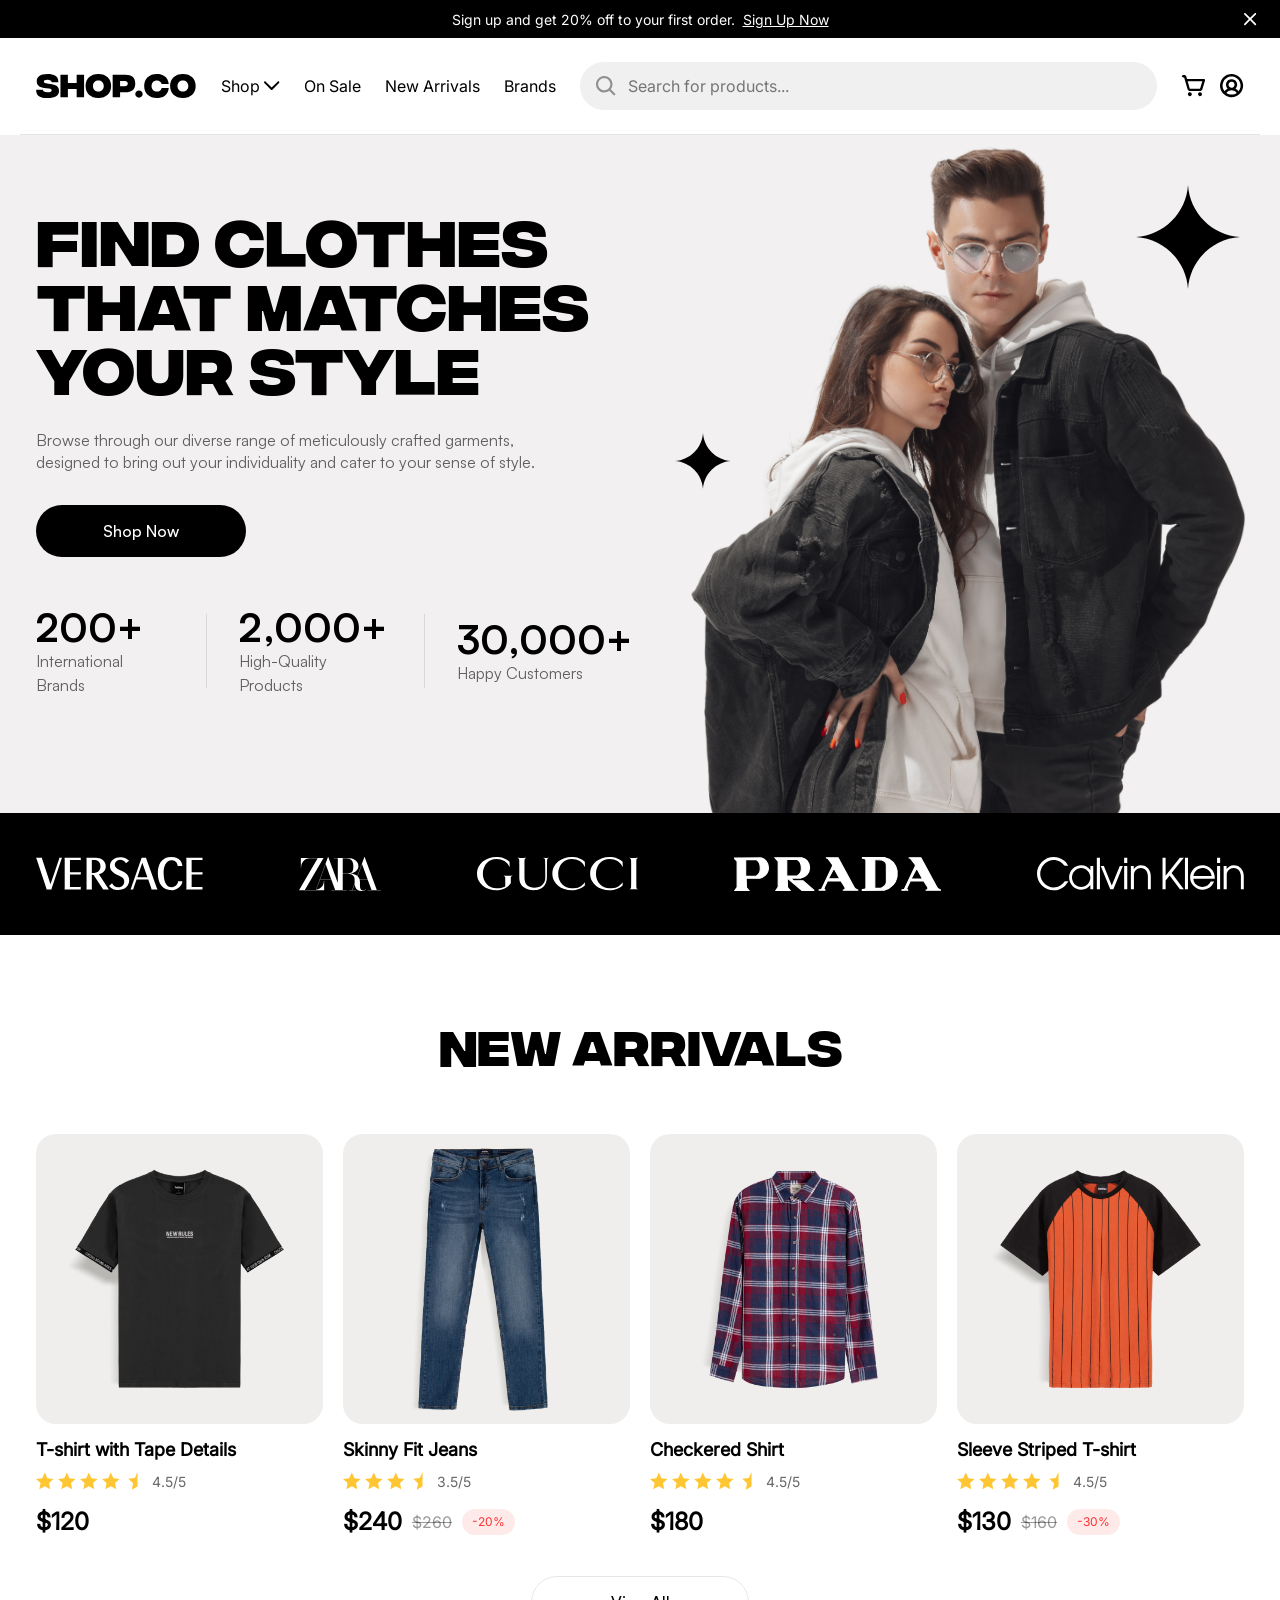
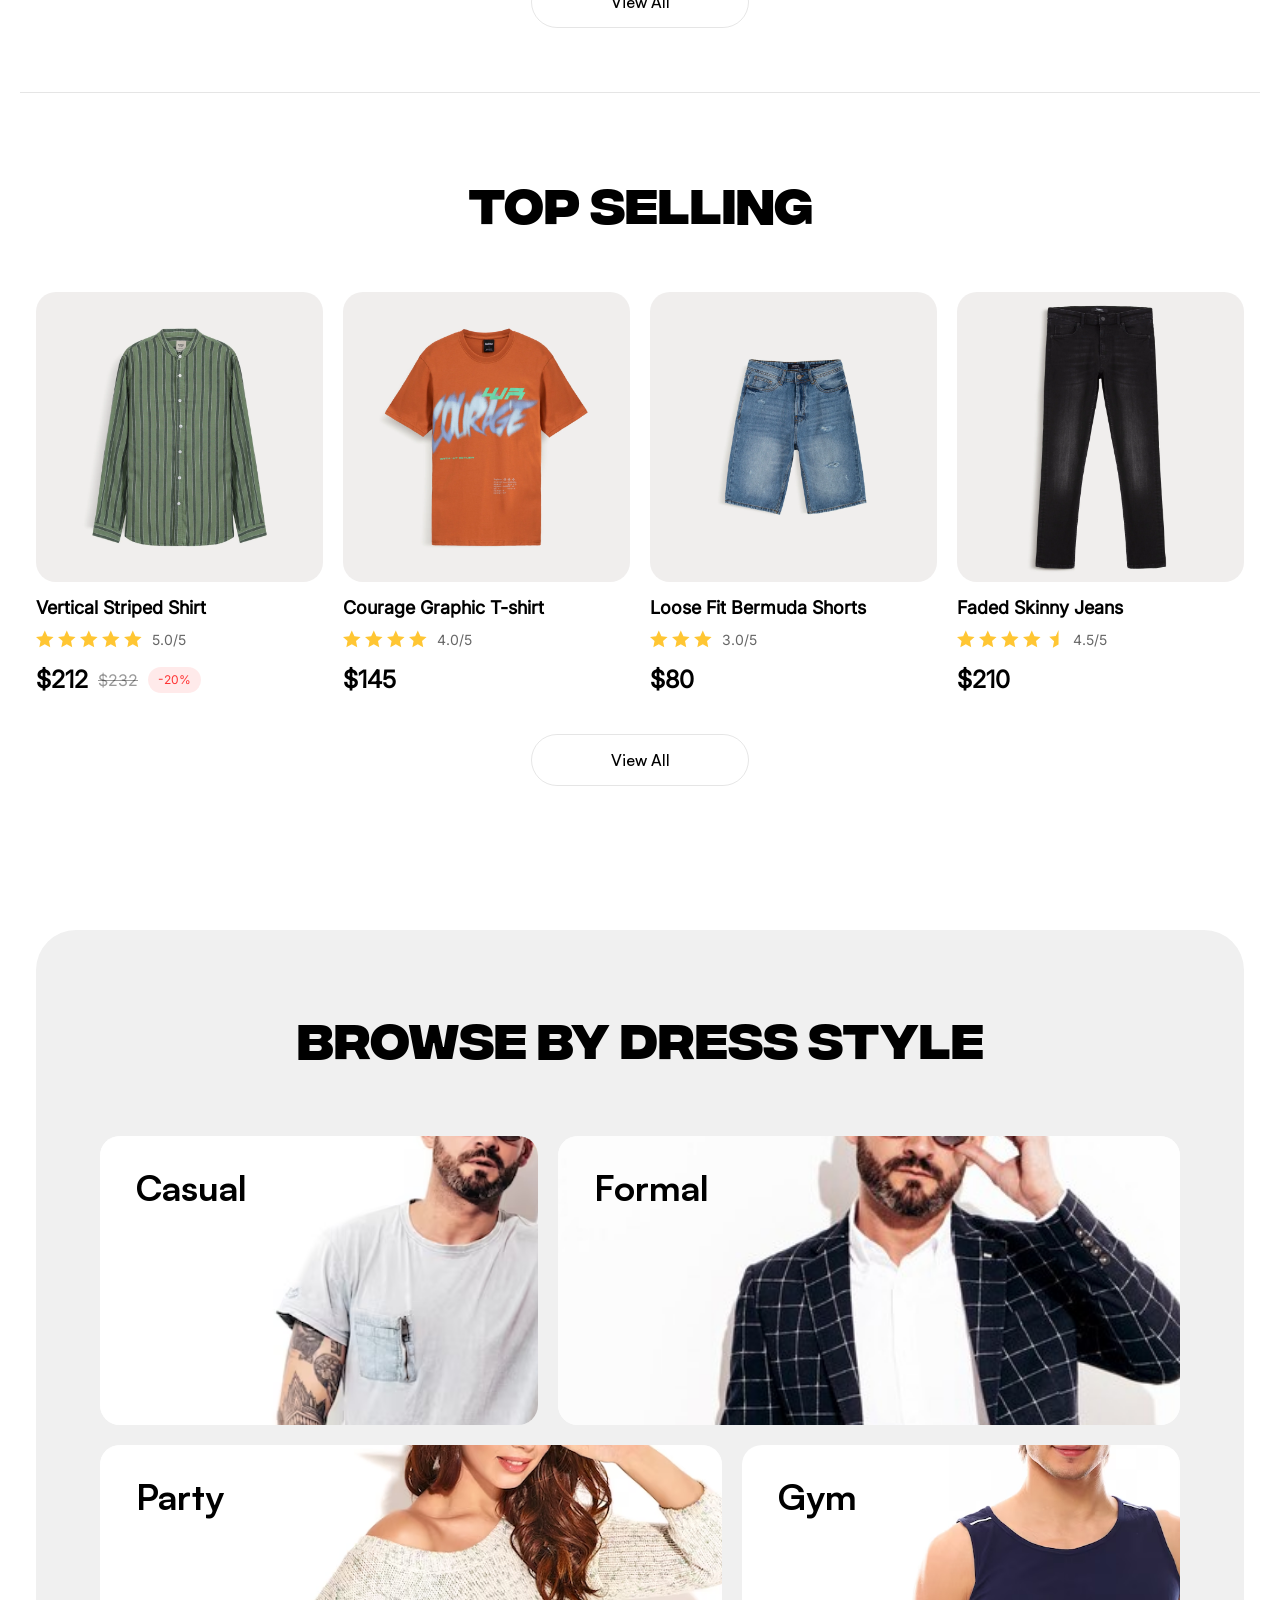
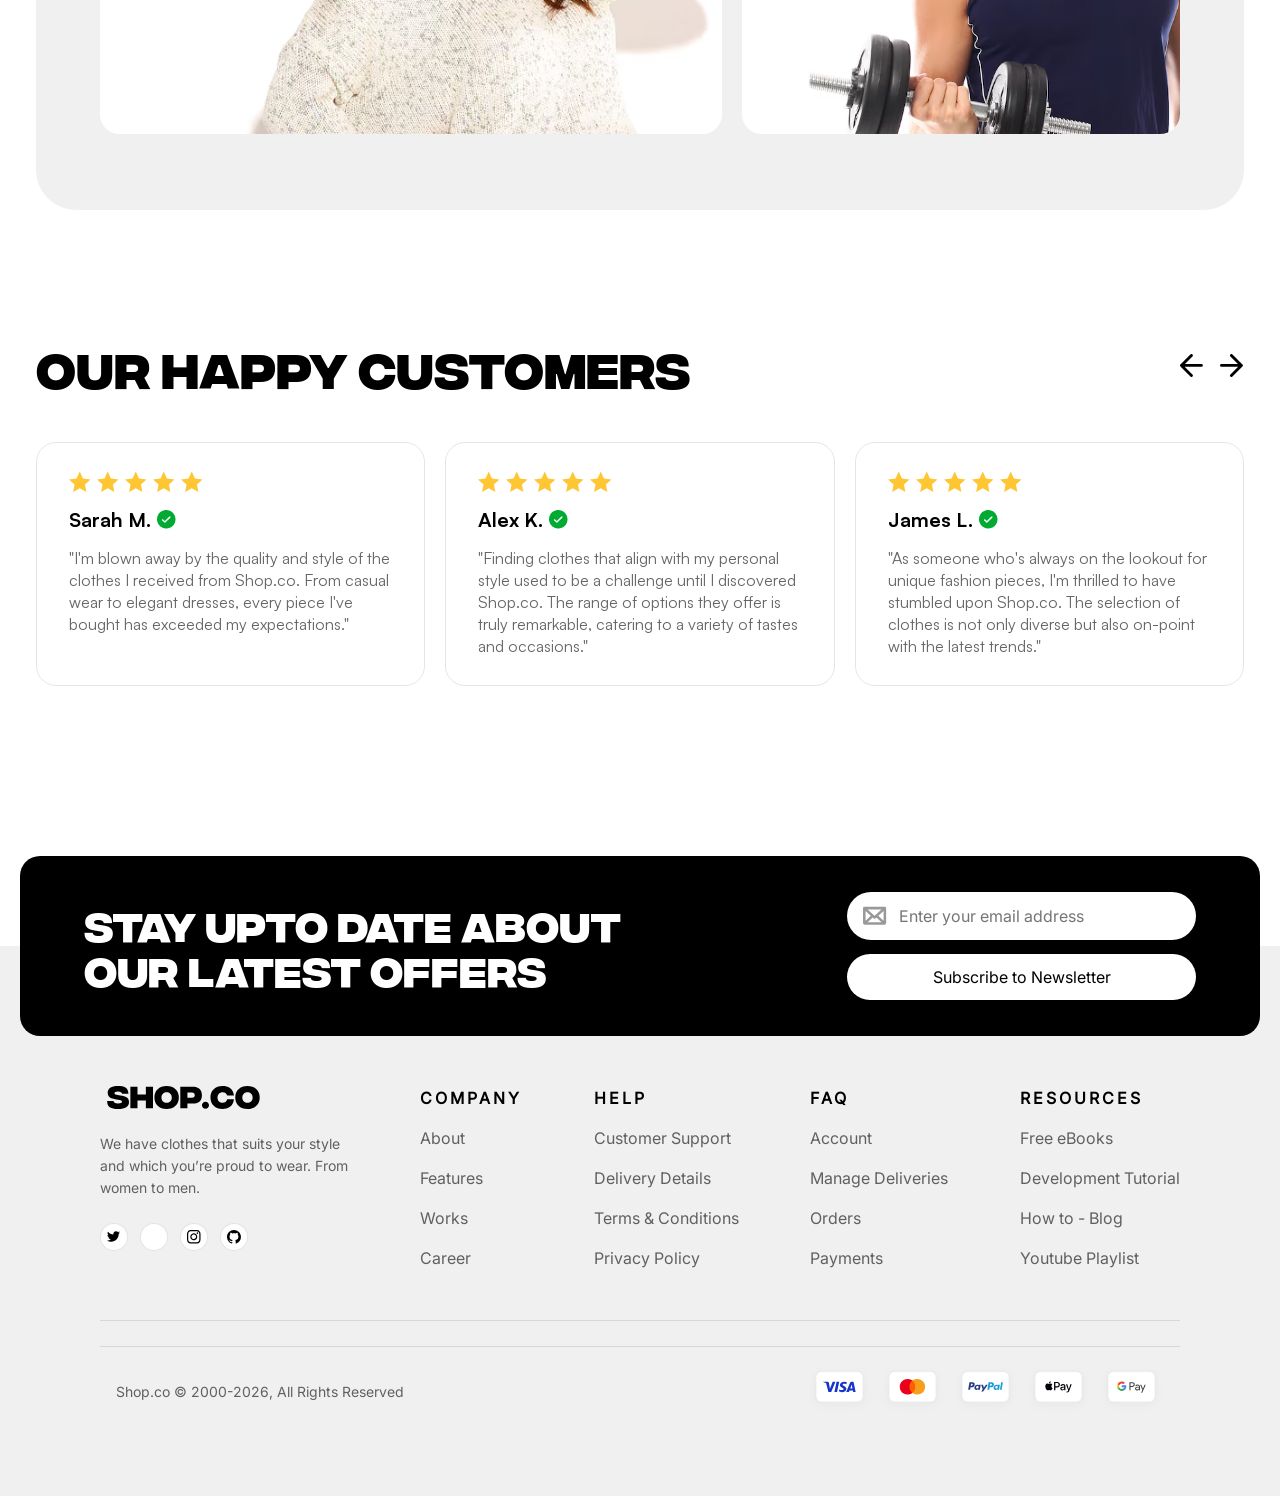
==== commit 4f024441: "Сделал верстку страницы товара" ====
--- a/index.html
+++ b/index.html
@@ -4,9 +4,7 @@
   <meta charset="UTF-8">
   <meta name="viewport" content="width=device-width, initial-scale=1.0">
   <title>SHOP.CO</title>
-  <!-- шрифт satoshi -->
   <link href="https://api.fontshare.com/v2/css?f[]=satoshi@400,500,700,900&display=swap" rel="stylesheet">
-  <!-- стили -->
   <link rel="stylesheet" href="./scss/style.css">
 </head>
 <body>
--- a/scss/style.css
+++ b/scss/style.css
@@ -593,212 +593,669 @@
   transition: all 0.15s ease;
 }
 
-.product-page {
-  padding-bottom: 120px;
-}
-
-.product-detail {
-  display: grid;
-  grid-template-columns: 610px 1fr;
+.product-view {
+  max-width: 1240px;
+  margin: 0 auto;
+  padding: 0 16px 50px;
+}
+.product-view__container {
+  display: flex;
   gap: 40px;
   align-items: flex-start;
-  margin-top: 24px;
-}
-@media (max-width: 1024px) {
-  .product-detail {
-    grid-template-columns: 1fr;
-  }
-}
-.product-detail__gallery {
+}
+@media (max-width: 992px) {
+  .product-view__container {
+    flex-direction: column;
+  }
+}
+.product-view__gallery {
   display: flex;
   gap: 14px;
-  height: 530px;
-}
-@media (max-width: 768px) {
-  .product-detail__gallery {
+  width: 50%;
+}
+@media (max-width: 992px) {
+  .product-view__gallery {
+    width: 100%;
+  }
+}
+@media (max-width: 576px) {
+  .product-view__gallery {
     flex-direction: column-reverse;
-    height: auto;
-  }
-}
-.product-detail__thumbs {
+  }
+}
+.product-view__thumbs {
   display: flex;
   flex-direction: column;
   gap: 14px;
   width: 152px;
   flex-shrink: 0;
 }
-@media (max-width: 768px) {
-  .product-detail__thumbs {
+@media (max-width: 576px) {
+  .product-view__thumbs {
     flex-direction: row;
     width: 100%;
-    height: 100px;
-  }
-}
-.product-detail__thumb {
+    justify-content: space-between;
+  }
+}
+.product-view__thumb-btn {
+  background: transparent;
+  border: 1px solid transparent;
+  border-radius: 20px;
+  padding: 0;
+  cursor: pointer;
+  overflow: hidden;
+  transition: border-color 0.2s ease;
+}
+.product-view__thumb-btn--active, .product-view__thumb-btn:hover {
+  border-color: #000;
+}
+.product-view__thumb-img {
   width: 100%;
   height: 167px;
+  -o-object-fit: cover;
+     object-fit: cover;
   background-color: #f0eeed;
+  display: block;
+}
+@media (max-width: 576px) {
+  .product-view__thumb-img {
+    height: 106px;
+  }
+}
+.product-view__main-image {
+  flex: 1;
+  height: 530px;
   border-radius: 20px;
-  border: 1px solid transparent;
+  background-color: #f0eeed;
   overflow: hidden;
-  cursor: pointer;
-  padding: 0;
-}
-@media (max-width: 768px) {
-  .product-detail__thumb {
-    height: 100px;
-  }
-}
-.product-detail__thumb--active {
-  border-color: #000000;
-}
-.product-detail__thumb img {
+}
+.product-view__main-image img {
   width: 100%;
   height: 100%;
   -o-object-fit: cover;
      object-fit: cover;
-}
-.product-detail__main-img {
-  flex: 1;
-  height: 100%;
-  background-color: #f0eeed;
-  border-radius: 20px;
-  overflow: hidden;
-  display: flex;
-  align-items: center;
-  justify-content: center;
-}
-@media (max-width: 768px) {
-  .product-detail__main-img {
-    height: 320px;
-  }
-}
-.product-detail__main-img img {
-  width: 100%;
-  height: 100%;
-  -o-object-fit: contain;
-     object-fit: contain;
-}
-.product-detail__info {
-  display: flex;
-  flex-direction: column;
-}
-.product-detail__title {
+  display: block;
+}
+@media (max-width: 576px) {
+  .product-view__main-image {
+    height: 330px;
+  }
+}
+.product-view__details {
+  width: 50%;
+}
+@media (max-width: 992px) {
+  .product-view__details {
+    width: 100%;
+  }
+}
+.product-view__title {
   font-size: 40px;
-  font-weight: 700;
-  line-height: 110%;
+  font-weight: 900;
   text-transform: uppercase;
-  color: #000000;
-  margin-bottom: 12px;
-}
-.product-detail__rating {
-  display: flex;
-  align-items: center;
-  gap: 14px;
+  line-height: 1.1;
+  margin: 0 0 14px 0;
+  color: #000;
+}
+@media (max-width: 768px) {
+  .product-view__title {
+    font-size: 26px;
+  }
+}
+.product-view__rating {
+  display: flex;
+  align-items: center;
+  gap: 12px;
   margin-bottom: 14px;
 }
-.product-detail__stars {
+.product-view__stars {
   display: flex;
   gap: 4px;
 }
-.product-detail__stars img {
-  width: 19px !important;
-  height: 19px !important;
-}
-.product-detail__score {
-  font-size: 16px;
-  color: rgba(0, 0, 0, 0.6);
-}
-.product-detail__pricing {
+.product-view__score {
+  font-size: 16px;
+  font-weight: 500;
+  color: #000;
+}
+.product-view__score-max {
+  color: rgba(0, 0, 0, 0.6);
+}
+.product-view__price-box {
   display: flex;
   align-items: center;
   gap: 12px;
-  margin-bottom: 16px;
-}
-.product-detail__price {
+  margin-bottom: 14px;
+}
+.product-view__price {
   font-size: 32px;
   font-weight: 700;
-  color: #000000;
-}
-.product-detail__price--old {
+  color: #000;
+}
+.product-view__old-price {
   font-size: 32px;
   font-weight: 700;
+  color: rgba(0, 0, 0, 0.3);
+  text-decoration: line-through;
+}
+.product-view__discount {
+  background: rgba(255, 51, 51, 0.1);
+  color: #ff3333;
+  padding: 4px 14px;
+  border-radius: 62px;
+  font-size: 16px;
+  font-weight: 500;
+}
+.product-view__description {
+  color: rgba(0, 0, 0, 0.6);
+  font-size: 16px;
+  line-height: 1.5;
+  margin-bottom: 24px;
+}
+.product-view__divider {
+  border: none;
+  border-top: 1px solid rgba(0, 0, 0, 0.1);
+  margin: 20px 0;
+}
+.product-view__label {
+  display: block;
+  color: rgba(0, 0, 0, 0.6);
+  font-size: 16px;
+  margin-bottom: 14px;
+}
+.product-view__colors {
+  display: flex;
+  gap: 14px;
+}
+.product-view__sizes {
+  display: flex;
+  gap: 12px;
+  flex-wrap: wrap;
+}
+.product-view__actions {
+  display: flex;
+  gap: 20px;
+}
+.product-view__add-btn {
+  flex: 1;
+  padding: 16px 30px;
+  border-radius: 62px;
+  font-size: 16px;
+  font-weight: 500;
+  background: #000;
+  color: #fff;
+  border: none;
+  cursor: pointer;
+  transition: opacity 0.2s ease;
+}
+.product-view__add-btn:hover {
+  opacity: 0.85;
+}
+
+.color-btn {
+  width: 37px;
+  height: 37px;
+  border-radius: 50%;
+  border: none;
+  cursor: pointer;
+  display: inline-flex;
+  align-items: center;
+  justify-content: center;
+}
+.color-btn--active {
+  box-shadow: 0 0 0 2px #fff, 0 0 0 3px #000;
+}
+
+.size-btn {
+  background: #f0f0f0;
+  border: none;
+  border-radius: 62px;
+  padding: 12px 24px;
+  font-size: 16px;
+  color: rgba(0, 0, 0, 0.6);
+  cursor: pointer;
+  transition: all 0.2s ease;
+}
+.size-btn--active, .size-btn:hover {
+  background: #000;
+  color: #fff;
+}
+
+.quantity-control {
+  background: #f0f0f0;
+  border-radius: 62px;
+  display: flex;
+  align-items: center;
+  justify-content: space-between;
+  padding: 14px 20px;
+  width: 170px;
+  flex-shrink: 0;
+}
+.quantity-control__btn {
+  background: transparent;
+  border: none;
+  font-size: 24px;
+  line-height: 1;
+  cursor: pointer;
+  padding: 0 8px;
+}
+.quantity-control__value {
+  font-size: 16px;
+  font-weight: 500;
+}
+
+.details-tabs {
+  max-width: 1240px;
+  margin: 30px auto 40px;
+  padding: 0 16px;
+}
+.details-tabs__nav {
+  display: flex;
+  border-bottom: 1px solid rgba(0, 0, 0, 0.1);
+}
+.details-tabs__tab {
+  flex: 1;
+  background: transparent;
+  border: none;
+  padding: 18px 0;
+  font-size: 20px;
+  color: rgba(0, 0, 0, 0.6);
+  cursor: pointer;
+  position: relative;
+  text-align: center;
+}
+.details-tabs__tab--active {
+  color: #000;
+  font-weight: 500;
+}
+.details-tabs__tab--active::after {
+  content: "";
+  position: absolute;
+  bottom: -1px;
+  left: 0;
+  width: 100%;
+  height: 2px;
+  background-color: #000;
+}
+
+.reviews-section {
+  max-width: 1240px;
+  margin: 0 auto 60px;
+  padding: 0 16px;
+}
+.reviews-section__header {
+  display: flex;
+  justify-content: space-between;
+  align-items: center;
+  margin-bottom: 24px;
+}
+.reviews-section__title {
+  font-size: 24px;
+  font-weight: 700;
+  margin: 0;
+}
+.reviews-section__count {
+  font-size: 16px;
+  font-weight: 400;
+  color: rgba(0, 0, 0, 0.6);
+}
+.reviews-section__actions {
+  display: flex;
+  align-items: center;
+  gap: 10px;
+}
+.reviews-section__select-wrap {
+  position: relative;
+  display: inline-block;
+}
+.reviews-section__select {
+  -webkit-appearance: none;
+     -moz-appearance: none;
+          appearance: none;
+  background: #f0f0f0;
+  border: none;
+  border-radius: 62px;
+  padding: 14px 44px 14px 20px;
+  font-size: 16px;
+  font-weight: 500;
+  cursor: pointer;
+}
+.reviews-section__select-arrow {
+  position: absolute;
+  right: 18px;
+  top: 50%;
+  transform: translateY(-50%);
+  pointer-events: none;
+  width: 14px;
+}
+.reviews-section__write-btn {
+  background: #000;
+  color: #fff;
+  border: none;
+  border-radius: 62px;
+  padding: 14px 24px;
+  font-size: 16px;
+  font-weight: 500;
+  cursor: pointer;
+}
+.reviews-section__more {
+  text-align: center;
+  margin-top: 36px;
+}
+
+.btn-circle-filter {
+  width: 48px;
+  height: 48px;
+  border-radius: 50%;
+  background: #f0f0f0;
+  border: none;
+  display: inline-flex;
+  align-items: center;
+  justify-content: center;
+  cursor: pointer;
+}
+.btn-circle-filter img {
+  width: 20px;
+}
+
+.btn-outline {
+  background: transparent;
+  border: 1px solid rgba(0, 0, 0, 0.1);
+  border-radius: 62px;
+  padding: 16px 54px;
+  font-size: 16px;
+  font-weight: 500;
+  cursor: pointer;
+  transition: all 0.2s ease;
+}
+.btn-outline:hover {
+  border-color: #000;
+}
+
+.reviews-grid {
+  display: grid;
+  grid-template-columns: repeat(2, 1fr);
+  gap: 20px;
+}
+@media (max-width: 768px) {
+  .reviews-grid {
+    grid-template-columns: 1fr;
+  }
+}
+
+.review-box {
+  border: 1px solid rgba(0, 0, 0, 0.1);
+  border-radius: 20px;
+  padding: 28px 32px;
+}
+.review-box__header {
+  display: flex;
+  justify-content: space-between;
+  align-items: center;
+  margin-bottom: 12px;
+}
+.review-box__stars {
+  display: flex;
+  gap: 4px;
+}
+.review-box__menu {
+  background: transparent;
+  border: none;
   color: rgba(0, 0, 0, 0.4);
-  text-decoration: line-through;
-}
-.product-detail__badge {
-  background-color: rgba(255, 51, 51, 0.1019607843);
-  color: #FF3333;
+  cursor: pointer;
+  letter-spacing: 2px;
+  font-size: 18px;
+}
+.review-box__author {
+  display: flex;
+  align-items: center;
+  gap: 6px;
+  margin-bottom: 12px;
+}
+.review-box__name {
+  font-size: 20px;
+  font-weight: 700;
+}
+.review-box__comment {
+  font-size: 16px;
+  line-height: 1.5;
+  color: rgba(0, 0, 0, 0.6);
+  margin: 0 0 20px 0;
+}
+.review-box__date {
   font-size: 14px;
   font-weight: 500;
+  color: rgba(0, 0, 0, 0.6);
+  display: block;
+}
+
+.badge-verified {
+  width: 18px;
+  height: 18px;
+  background: #01ab31;
+  border-radius: 50%;
+  display: inline-flex;
+  align-items: center;
+  justify-content: center;
+}
+
+.related-products {
+  max-width: 1240px;
+  margin: 0 auto 80px;
+  padding: 0 16px;
+}
+.related-products__title {
+  font-size: 48px;
+  font-weight: 900;
+  text-align: center;
+  text-transform: uppercase;
+  margin-bottom: 50px;
+}
+@media (max-width: 768px) {
+  .related-products__title {
+    font-size: 32px;
+  }
+}
+.related-products__grid {
+  display: grid;
+  grid-template-columns: repeat(4, 1fr);
+  gap: 20px;
+}
+@media (max-width: 992px) {
+  .related-products__grid {
+    grid-template-columns: repeat(2, 1fr);
+  }
+}
+@media (max-width: 576px) {
+  .related-products__grid {
+    grid-template-columns: 1fr;
+  }
+}
+
+.newsletter {
+  max-width: 1240px;
+  margin: 0 auto;
+  padding: 0 16px;
+  transform: translateY(50%);
+}
+.newsletter__container {
+  background: #000;
+  border-radius: 20px;
+  padding: 36px 64px;
+  display: flex;
+  justify-content: space-between;
+  align-items: center;
+  gap: 40px;
+}
+@media (max-width: 992px) {
+  .newsletter__container {
+    flex-direction: column;
+    padding: 30px 24px;
+    gap: 24px;
+  }
+}
+.newsletter__title {
+  color: #fff;
+  font-size: 40px;
+  font-weight: 900;
+  line-height: 1.1;
+  max-width: 550px;
+  margin: 0;
+}
+@media (max-width: 768px) {
+  .newsletter__title {
+    font-size: 28px;
+  }
+}
+.newsletter__form {
+  display: flex;
+  flex-direction: column;
+  gap: 14px;
+  width: 350px;
+}
+@media (max-width: 576px) {
+  .newsletter__form {
+    width: 100%;
+  }
+}
+.newsletter__input-wrap {
+  background: #fff;
   border-radius: 62px;
-  padding: 6px 14px;
-}
-.product-detail__desc {
-  font-size: 16px;
-  line-height: 22px;
-  color: rgba(0, 0, 0, 0.6);
-}
-.product-detail__divider {
-  border: none;
+  display: flex;
+  align-items: center;
+  padding: 12px 18px;
+  gap: 12px;
+}
+.newsletter__input {
+  border: none;
+  outline: none;
+  width: 100%;
+  font-size: 16px;
+}
+.newsletter__submit-btn {
+  background: #fff;
+  color: #000;
+  border: none;
+  border-radius: 62px;
+  padding: 14px 20px;
+  font-size: 16px;
+  font-weight: 500;
+  cursor: pointer;
+  transition: opacity 0.2s ease;
+}
+.newsletter__submit-btn:hover {
+  opacity: 0.9;
+}
+
+.footer {
+  background: #f0f0f0;
+  padding-top: 140px;
+  padding-bottom: 50px;
+}
+.footer__inner {
+  max-width: 1240px;
+  margin: 0 auto;
+  padding: 0 16px;
+  display: flex;
+  justify-content: space-between;
+  gap: 60px;
+  margin-bottom: 50px;
+}
+@media (max-width: 992px) {
+  .footer__inner {
+    flex-direction: column;
+    gap: 30px;
+  }
+}
+.footer__brand-col {
+  max-width: 250px;
+}
+.footer__desc {
+  color: rgba(0, 0, 0, 0.6);
+  font-size: 14px;
+  line-height: 1.5;
+  margin: 20px 0 30px;
+}
+.footer__socials {
+  display: flex;
+  gap: 12px;
+}
+.footer__socials a {
+  width: 28px;
+  height: 28px;
+  border-radius: 50%;
+  background: #fff;
+  display: inline-flex;
+  align-items: center;
+  justify-content: center;
+  border: 1px solid rgba(0, 0, 0, 0.1);
+}
+.footer__links-grid {
+  display: grid;
+  grid-template-columns: repeat(4, 1fr);
+  gap: 60px;
+  flex: 1;
+}
+@media (max-width: 768px) {
+  .footer__links-grid {
+    grid-template-columns: repeat(2, 1fr);
+    gap: 30px;
+  }
+}
+.footer__title {
+  font-size: 16px;
+  font-weight: 500;
+  letter-spacing: 3px;
+  margin: 0 0 20px 0;
+}
+.footer__list {
+  list-style: none;
+  padding: 0;
+  margin: 0;
+}
+.footer__list li {
+  margin-bottom: 12px;
+}
+.footer__list a {
+  color: rgba(0, 0, 0, 0.6);
+  text-decoration: none;
+  font-size: 14px;
+}
+.footer__list a:hover {
+  color: #000;
+}
+.footer__bottom {
+  max-width: 1240px;
+  margin: 0 auto;
+  padding: 20px 16px 0;
   border-top: 1px solid rgba(0, 0, 0, 0.1);
-  margin: 24px 0;
-}
-.product-detail__option-title {
-  display: block;
-  font-size: 16px;
-  color: rgba(0, 0, 0, 0.6);
-  margin-bottom: 16px;
-}
-.product-detail__colors {
-  display: flex;
-  gap: 16px;
-}
-.product-detail__sizes {
-  display: flex;
-  flex-wrap: wrap;
-  gap: 12px;
-}
-.product-detail__actions {
-  display: flex;
-  gap: 20px;
-  margin-top: 24px;
-}
-.product-detail__quantity {
-  width: 170px;
-  height: 52px;
-  background-color: #F0F0F0;
-  border-radius: 62px;
-  display: flex;
-  align-items: center;
+  display: flex;
   justify-content: space-between;
-  padding: 0 20px;
-}
-.product-detail__quantity button {
-  background: transparent;
-  border: none;
-  font-size: 24px;
-  font-weight: 500;
-  cursor: pointer;
-}
-.product-detail__quantity span {
-  font-size: 16px;
-  font-weight: 500;
-}
-.product-detail__add-btn {
-  flex: 1;
-  height: 52px;
-  background-color: #000000;
-  color: #FFFFFF;
-  border-radius: 62px;
-  border: none;
-  font-size: 16px;
-  font-weight: 500;
-  cursor: pointer;
-  transition: opacity 0.15s ease;
-}
-.product-detail__add-btn:hover {
-  opacity: 0.85;
+  align-items: center;
+}
+@media (max-width: 576px) {
+  .footer__bottom {
+    flex-direction: column;
+    gap: 14px;
+    text-align: center;
+  }
+}
+.footer__copyright {
+  font-size: 14px;
+  color: rgba(0, 0, 0, 0.6);
+  margin: 0;
+}
+.footer__payments {
+  display: flex;
+  gap: 8px;
+}
+
+.pay-badge {
+  background: #fff;
+  padding: 6px 12px;
+  border-radius: 6px;
+  font-size: 12px;
+  font-weight: 700;
+  border: 1px solid rgba(0, 0, 0, 0.08);
 }
 
 .hero {
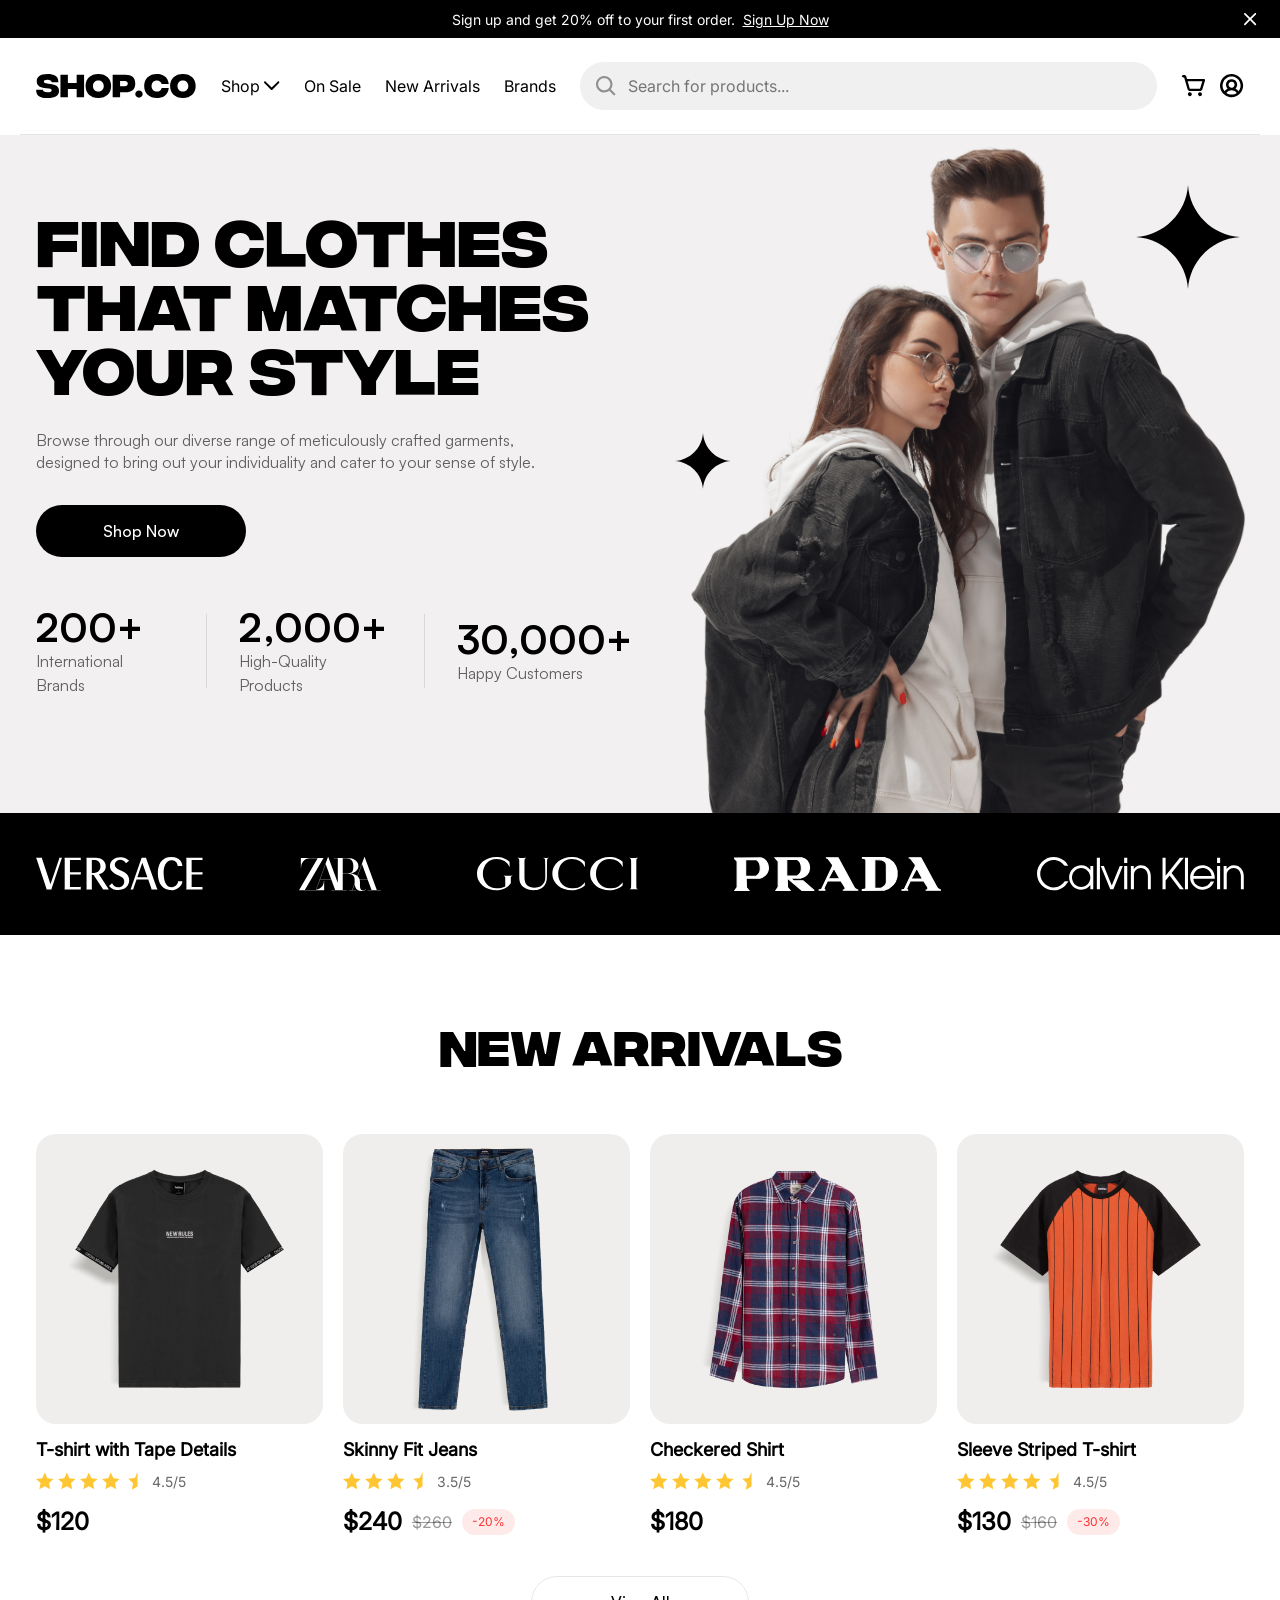
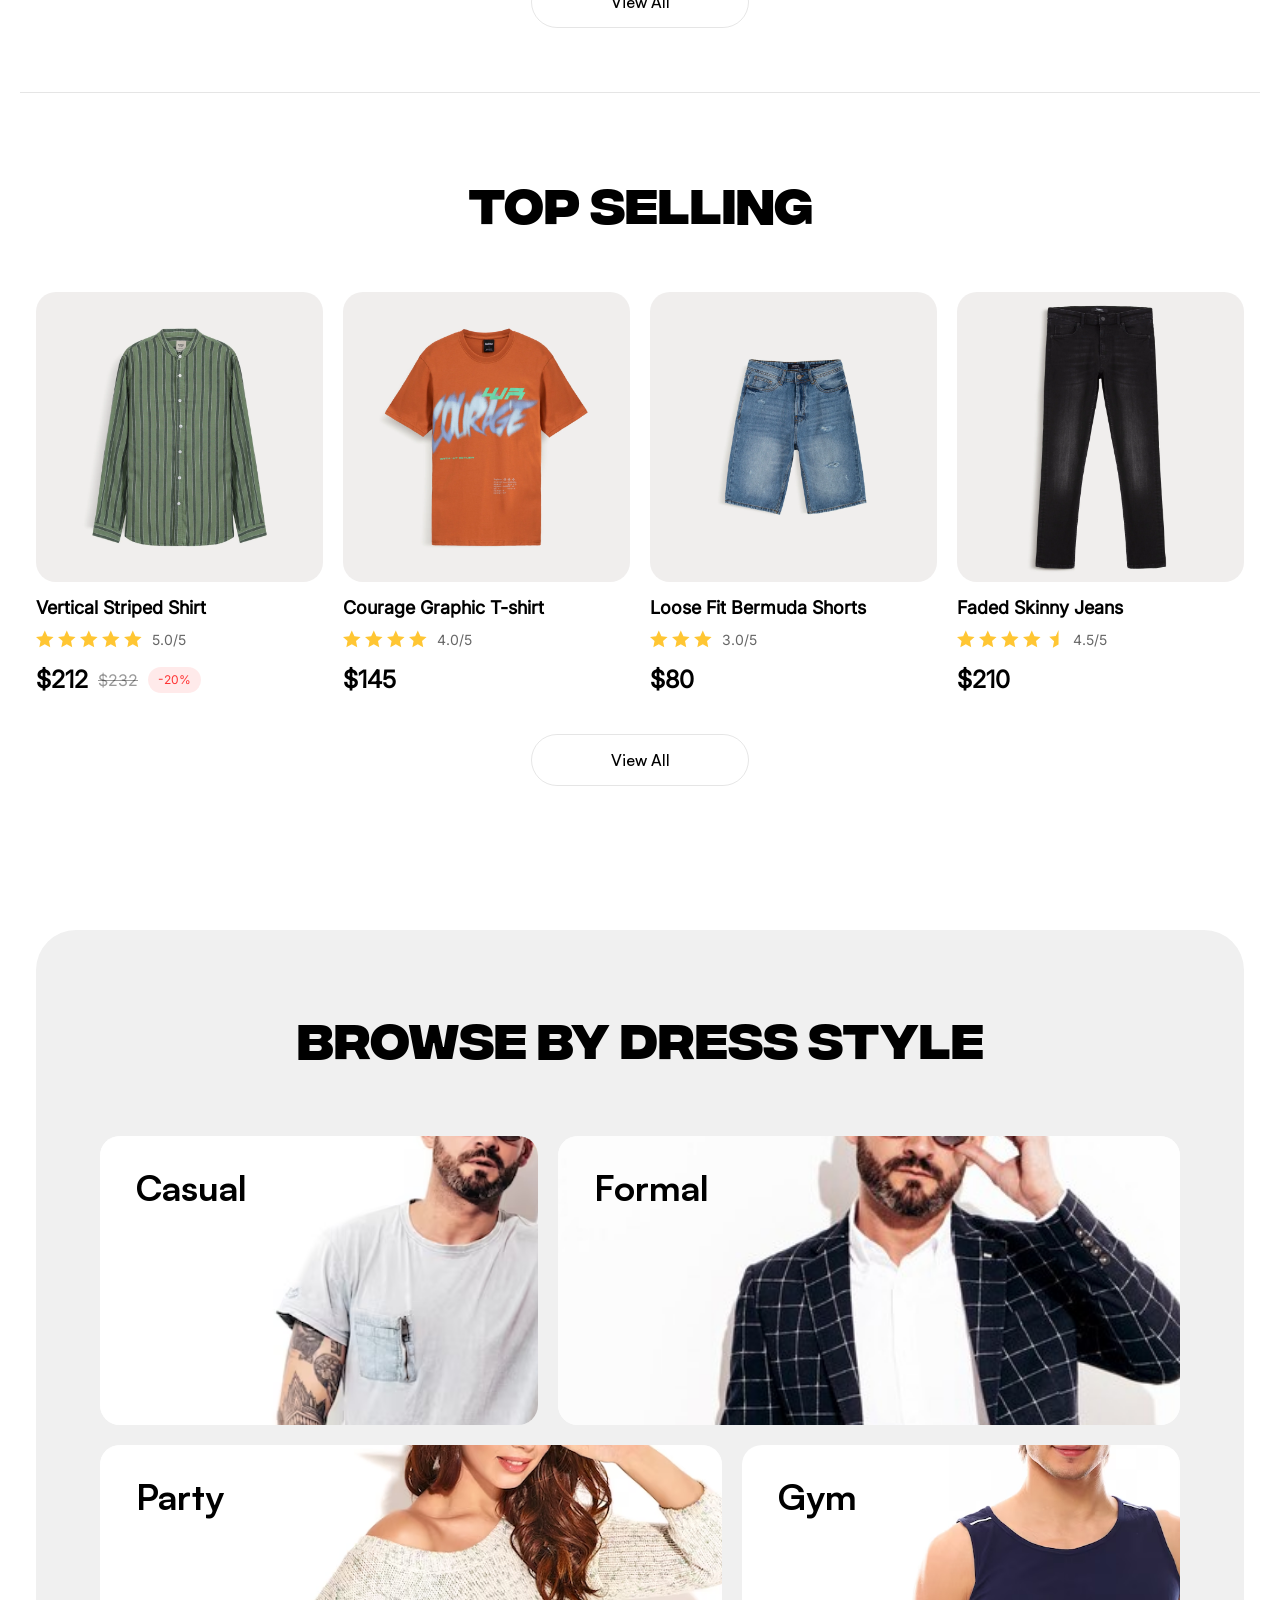
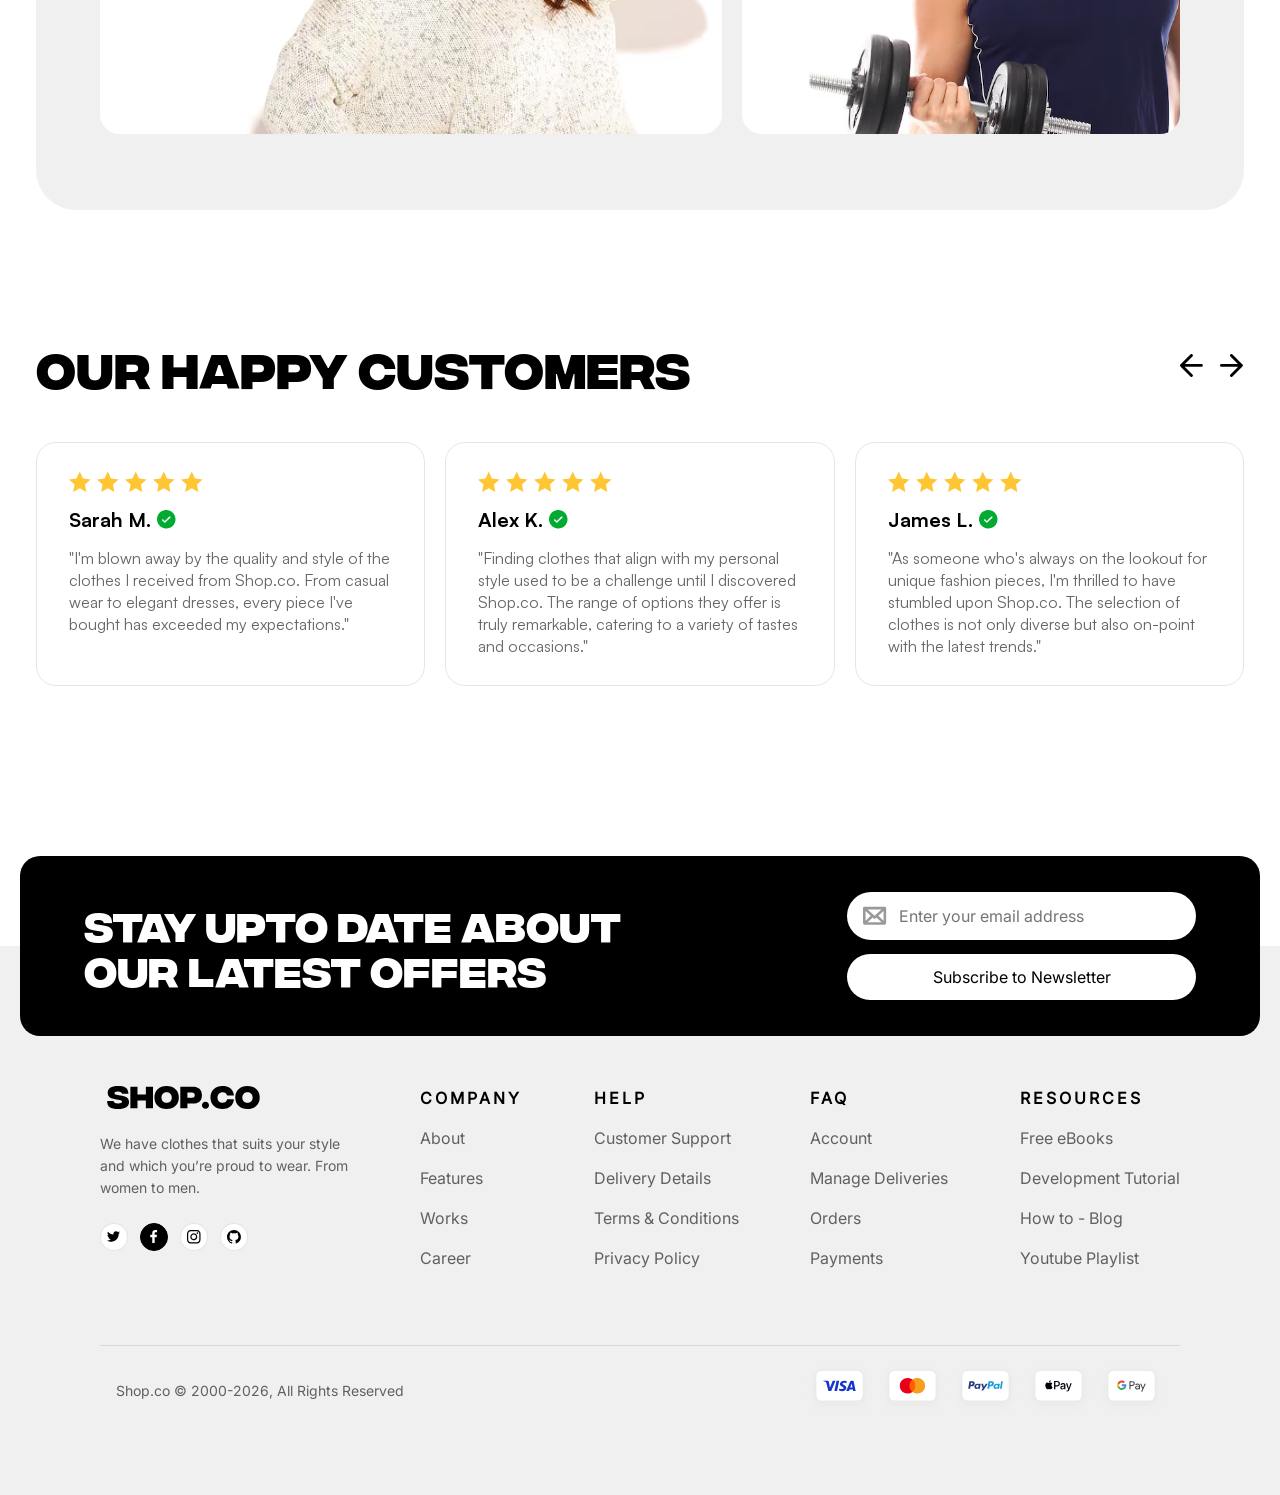
==== commit 139052ea: "Сделал базовый модуль запросов api" ====
--- a/index.html
+++ b/index.html
@@ -431,7 +431,7 @@
         <p>We have clothes that suits your style and which you’re proud to wear. From women to men.</p>
         <div class="footer__socials">
           <a href="#" class="footer__social-btn" aria-label="twitter"><img src="./assest/icons/Twitter.svg" alt="твиттер"></a>
-          <a href="#" class="footer__social-btn footer__social-btn--active" aria-label="facebook"><img src="./assest/icons/facebook.svg" alt="фейсбук"></a>
+          <a href="#" class="footer__social-btn footer__social-btn--facebook" aria-label="facebook"><img src="./assest/icons/facebook.svg" alt="фейсбук"></a>
           <a href="#" class="footer__social-btn" aria-label="instagram"><img src="./assest/icons/Instagram.svg" alt="инстаграм"></a>
           <a href="#" class="footer__social-btn" aria-label="github"><img src="./assest/icons/GitHub.svg" alt="гитхаб"></a>
         </div>
--- a/scss/style.css
+++ b/scss/style.css
@@ -1,7 +1,7 @@
 @charset "UTF-8";
 body {
-  background-color: #FFFFFF;
-  color: #000000;
+  background-color: #FFF;
+  color: #000;
   font-family: "Inter", sans-serif;
   line-height: 1.5;
   -webkit-font-smoothing: antialiased;
@@ -141,7 +141,7 @@
 }
 .pagination__num--active {
   background-color: rgba(0, 0, 0, 0.06);
-  color: #000000;
+  color: #000;
 }
 .pagination__dots {
   width: 40px;
@@ -262,7 +262,7 @@
   margin-top: 4px;
 }
 .product-card__title a {
-  color: #000000;
+  color: #000;
   text-decoration: none;
 }
 .product-card__title a::before {
@@ -298,7 +298,7 @@
 .product-card__price {
   font-size: 24px;
   font-weight: 700;
-  color: #000000;
+  color: #000;
 }
 .product-card__price--old {
   color: rgba(0, 0, 0, 0.4);
@@ -329,7 +329,7 @@
   text-decoration: none;
 }
 .breadcrumbs__current {
-  color: #000000 !important;
+  color: #000 !important;
   font-weight: 500;
 }
 .breadcrumbs img {
@@ -448,7 +448,7 @@
 .filters__range-track {
   position: absolute;
   height: 6px;
-  background-color: #000000;
+  background-color: #000;
   border-radius: 4px;
   z-index: 2;
   left: 0%;
@@ -472,7 +472,7 @@
   width: 20px;
   height: 20px;
   border-radius: 50%;
-  background-color: #000000;
+  background-color: #000;
   cursor: pointer;
   pointer-events: auto;
   -webkit-appearance: none;
@@ -526,7 +526,7 @@
 .filters__submit {
   width: 100%;
   height: 48px;
-  background-color: #000000;
+  background-color: #000;
   color: #FFFFFF;
   border: none;
   border-radius: 62px;
@@ -553,7 +553,7 @@
   font-weight: bold;
 }
 .color-option__input[value=White]:checked + .color-option__visual::after {
-  color: #000000;
+  color: #000;
 }
 .color-option__visual {
   width: 37px;
@@ -576,7 +576,7 @@
   pointer-events: none;
 }
 .size-pill__input:checked + .size-pill__label {
-  background-color: #000000;
+  background-color: #000;
   color: #FFFFFF;
 }
 .size-pill__label {
@@ -1303,7 +1303,7 @@
   font-size: 64px;
   line-height: 64px;
   font-weight: 700;
-  color: #000000;
+  color: #000;
   margin: 0 0 32px;
 }
 @media (max-width: 1200px) {
@@ -1340,7 +1340,7 @@
   justify-content: center;
   width: 210px;
   height: 52px;
-  background-color: #000000;
+  background-color: #000;
   color: #FFFFFF;
   border-radius: 62px;
   font-family: "Satoshi-Variable", sans-serif;
@@ -1380,7 +1380,7 @@
   font-size: 40px;
   line-height: 44px;
   font-weight: 700;
-  color: #000000;
+  color: #000;
 }
 @media (max-width: 768px) {
   .hero__stat-num {
@@ -1484,7 +1484,7 @@
 }
 
 .brands {
-  background-color: #000000;
+  background-color: #000;
   padding: 44px 0;
   position: relative;
   z-index: 4;
@@ -1521,7 +1521,7 @@
   font-family: "Integral CF", sans-serif;
   font-size: 48px;
   text-align: center;
-  color: #000000;
+  color: #000;
   margin-bottom: 55px;
 }
 @media (max-width: 768px) {
@@ -1556,7 +1556,7 @@
   height: 52px;
   border-radius: 62px;
   border: 1px solid rgba(0, 0, 0, 0.1);
-  color: #000000;
+  color: #000;
   font-family: "Satoshi-Variable", sans-serif;
   font-size: 16px;
   font-weight: 500;
@@ -1564,7 +1564,7 @@
   transition: all 0.2s ease;
 }
 .products-section__view-all:hover {
-  background-color: #000000;
+  background-color: #000;
   color: #FFFFFF;
 }
 @media (max-width: 768px) {
@@ -1599,7 +1599,7 @@
   font-family: "Integral CF", sans-serif;
   font-size: 48px;
   text-align: center;
-  color: #000000;
+  color: #000;
   margin-bottom: 64px;
 }
 @media (max-width: 768px) {
@@ -1686,7 +1686,7 @@
   font-family: "Satoshi-Variable", sans-serif;
   font-size: 36px;
   font-weight: 700;
-  color: #000000;
+  color: #000;
   z-index: 2;
   pointer-events: none;
 }
@@ -1710,7 +1710,7 @@
 .reviews__title {
   font-family: "Integral CF", sans-serif;
   font-size: 48px;
-  color: #000000;
+  color: #000;
 }
 @media (max-width: 768px) {
   .reviews__title {
@@ -1772,7 +1772,7 @@
   font-family: "Satoshi-Variable", sans-serif;
   font-size: 20px;
   font-weight: 700;
-  color: #000000;
+  color: #000;
 }
 .review-card__verified {
   width: 19px;
@@ -1785,12 +1785,303 @@
   color: rgba(0, 0, 0, 0.6);
 }
 
+.cart-section {
+  max-width: 1240px;
+  margin: 0 auto 80px;
+  padding: 0 16px;
+}
+.cart-section__title {
+  font-size: 40px;
+  font-weight: 900;
+  text-transform: uppercase;
+  margin: 24px 0 24px;
+  color: #000;
+}
+@media (max-width: 768px) {
+  .cart-section__title {
+    font-size: 32px;
+    margin: 16px 0 20px;
+  }
+}
+.cart-section__layout {
+  display: flex;
+  gap: 20px;
+  align-items: flex-start;
+}
+@media (max-width: 992px) {
+  .cart-section__layout {
+    flex-direction: column;
+  }
+}
+
+.cart-items {
+  flex: 1;
+  border: 1px solid rgba(0, 0, 0, 0.1);
+  border-radius: 20px;
+  padding: 20px 24px;
+  background: #fff;
+  width: 100%;
+}
+@media (max-width: 576px) {
+  .cart-items {
+    padding: 14px 16px;
+  }
+}
+.cart-items__divider {
+  border: none;
+  border-top: 1px solid rgba(0, 0, 0, 0.1);
+  margin: 20px 0;
+}
+
+.cart-item {
+  display: flex;
+  gap: 16px;
+}
+.cart-item__image-wrap {
+  width: 124px;
+  height: 124px;
+  border-radius: 9px;
+  background-color: #f0eeed;
+  overflow: hidden;
+  flex-shrink: 0;
+}
+@media (max-width: 576px) {
+  .cart-item__image-wrap {
+    width: 100px;
+    height: 100px;
+  }
+}
+.cart-item__img {
+  width: 100%;
+  height: 100%;
+  -o-object-fit: cover;
+     object-fit: cover;
+  display: block;
+}
+.cart-item__content {
+  flex: 1;
+  display: flex;
+  flex-direction: column;
+  justify-content: space-between;
+}
+.cart-item__header {
+  display: flex;
+  justify-content: space-between;
+  align-items: flex-start;
+}
+.cart-item__title {
+  font-size: 20px;
+  font-weight: 700;
+  margin: 0;
+  color: #000;
+}
+@media (max-width: 576px) {
+  .cart-item__title {
+    font-size: 16px;
+  }
+}
+.cart-item__delete-btn {
+  background: transparent;
+  border: none;
+  cursor: pointer;
+  padding: 4px;
+  line-height: 1;
+  transition: opacity 0.2s ease;
+}
+.cart-item__delete-btn:hover {
+  opacity: 0.7;
+}
+.cart-item__meta {
+  display: flex;
+  flex-direction: column;
+  gap: 4px;
+  margin: 4px 0 8px;
+}
+.cart-item__prop {
+  font-size: 14px;
+  color: rgba(0, 0, 0, 0.6);
+}
+.cart-item__prop strong {
+  color: #000;
+  font-weight: 400;
+}
+.cart-item__footer {
+  display: flex;
+  justify-content: space-between;
+  align-items: center;
+}
+.cart-item__price {
+  font-size: 24px;
+  font-weight: 700;
+  color: #000;
+}
+@media (max-width: 576px) {
+  .cart-item__price {
+    font-size: 20px;
+  }
+}
+
+.quantity-control--small {
+  width: 126px;
+  padding: 10px 18px;
+}
+@media (max-width: 576px) {
+  .quantity-control--small {
+    width: 105px;
+    padding: 8px 12px;
+  }
+}
+.quantity-control--small .quantity-control__btn {
+  font-size: 18px;
+}
+.quantity-control--small .quantity-control__value {
+  font-size: 14px;
+}
+
+.order-summary {
+  width: 505px;
+  border: 1px solid rgba(0, 0, 0, 0.1);
+  border-radius: 20px;
+  padding: 20px 24px;
+  background: #fff;
+  flex-shrink: 0;
+}
+@media (max-width: 992px) {
+  .order-summary {
+    width: 100%;
+  }
+}
+.order-summary__title {
+  font-size: 24px;
+  font-weight: 700;
+  margin: 0 0 24px;
+  color: #000;
+}
+@media (max-width: 576px) {
+  .order-summary__title {
+    font-size: 20px;
+    margin-bottom: 16px;
+  }
+}
+.order-summary__rows {
+  display: flex;
+  flex-direction: column;
+  gap: 20px;
+}
+.order-summary__row {
+  display: flex;
+  justify-content: space-between;
+  align-items: center;
+}
+.order-summary__row--total .order-summary__label {
+  font-size: 20px;
+  color: #000;
+}
+.order-summary__row--total .order-summary__value {
+  font-size: 24px;
+  font-weight: 700;
+  color: #000;
+}
+.order-summary__label {
+  font-size: 20px;
+  color: rgba(0, 0, 0, 0.6);
+}
+@media (max-width: 576px) {
+  .order-summary__label {
+    font-size: 16px;
+  }
+}
+.order-summary__value {
+  font-size: 20px;
+  font-weight: 700;
+  color: #000;
+}
+@media (max-width: 576px) {
+  .order-summary__value {
+    font-size: 16px;
+  }
+}
+.order-summary__value--discount {
+  color: #ff3333;
+}
+.order-summary__divider {
+  border: none;
+  border-top: 1px solid rgba(0, 0, 0, 0.1);
+  margin: 0;
+}
+.order-summary__checkout-btn {
+  width: 100%;
+  background: #000;
+  color: #fff;
+  border: none;
+  border-radius: 62px;
+  padding: 18px 24px;
+  font-size: 16px;
+  font-weight: 500;
+  cursor: pointer;
+  display: flex;
+  align-items: center;
+  justify-content: center;
+  gap: 12px;
+  margin-top: 24px;
+  transition: opacity 0.2s ease;
+}
+.order-summary__checkout-btn:hover {
+  opacity: 0.85;
+}
+
+.promo-form {
+  display: flex;
+  gap: 12px;
+  margin-top: 24px;
+}
+.promo-form__input-wrap {
+  flex: 1;
+  background: #f0f0f0;
+  border-radius: 62px;
+  display: flex;
+  align-items: center;
+  padding: 12px 16px;
+  gap: 12px;
+}
+.promo-form__icon {
+  flex-shrink: 0;
+}
+.promo-form__input {
+  background: transparent;
+  border: none;
+  outline: none;
+  width: 100%;
+  font-size: 16px;
+  color: #000;
+}
+.promo-form__input::-moz-placeholder {
+  color: rgba(0, 0, 0, 0.4);
+}
+.promo-form__input::placeholder {
+  color: rgba(0, 0, 0, 0.4);
+}
+.promo-form__btn {
+  background: #000;
+  color: #fff;
+  border: none;
+  border-radius: 62px;
+  padding: 12px 28px;
+  font-size: 16px;
+  font-weight: 500;
+  cursor: pointer;
+  transition: opacity 0.2s ease;
+}
+.promo-form__btn:hover {
+  opacity: 0.85;
+}
+
 .newsletter {
   width: 100%;
   max-width: 1240px;
   margin: 0 auto;
   padding: 36px 64px;
-  background-color: #000000;
+  background-color: #000;
   border-radius: 20px;
   display: flex;
   align-items: center;
@@ -1844,7 +2135,7 @@
 .newsletter__input-wrap {
   width: 100%;
   height: 48px;
-  background-color: #FFFFFF;
+  background-color: #FFF;
   border-radius: 62px;
   padding: 12px 16px;
   display: flex;
@@ -1869,8 +2160,8 @@
   height: 46px;
   border-radius: 62px;
   border: none;
-  background-color: #FFFFFF;
-  color: #000000;
+  background-color: #FFF;
+  color: #000;
   font-size: 16px;
   font-weight: 500;
   cursor: pointer;
@@ -1929,7 +2220,7 @@
   width: 28px;
   height: 28px;
   border-radius: 50%;
-  background-color: #FFFFFF;
+  background-color: #FFF;
   border: 1px solid rgba(0, 0, 0, 0.2);
   text-decoration: none;
 }
@@ -1938,7 +2229,7 @@
   height: 14px;
 }
 .footer__social-btn--active {
-  background-color: #000000;
+  background-color: #000;
 }
 .footer__social-btn--active img {
   filter: brightness(0) invert(1);
@@ -1962,7 +2253,6 @@
   width: 100%;
   max-width: 1240px;
   border: none;
-  border-top: 1px solid rgba(0, 0, 0, 0.1);
   margin: 50px auto 25px;
 }
 .footer__bottom {
@@ -1999,11 +2289,16 @@
      object-fit: contain;
 }
 
+.footer__socials a.footer__social-btn--facebook {
+  background-color: #000;
+  border-color: #000;
+}
+
 .top-bar {
   position: relative;
   width: 100%;
   min-height: 38px;
-  background-color: #000000;
+  background-color: #000;
   display: flex;
   align-items: center;
   justify-content: center;
@@ -2086,7 +2381,7 @@
   align-items: center;
   gap: 4px;
   font-size: 16px;
-  color: #000000;
+  color: #000;
   text-decoration: none;
   white-space: nowrap;
 }
@@ -2121,7 +2416,7 @@
   outline: none;
   font-family: inherit;
   font-size: 16px;
-  color: #000000;
+  color: #000;
 }
 .header__actions {
   display: flex;
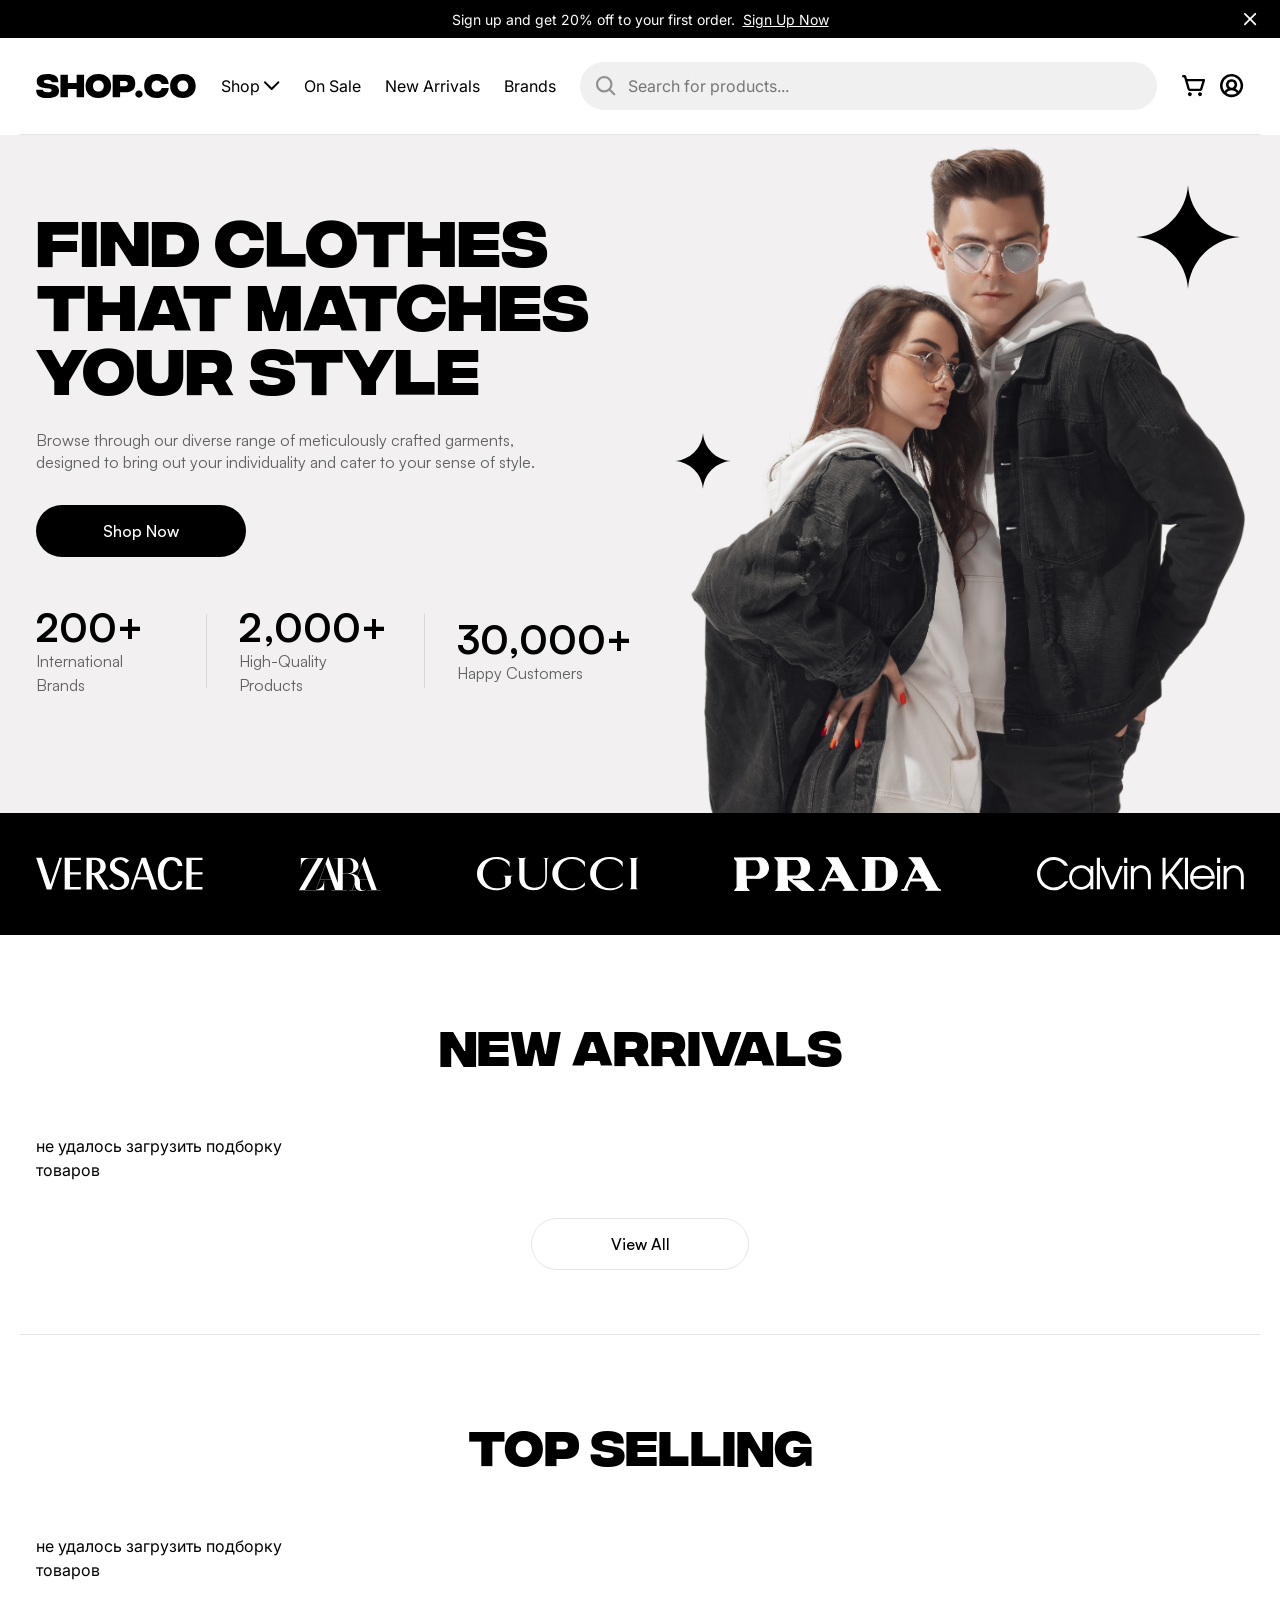
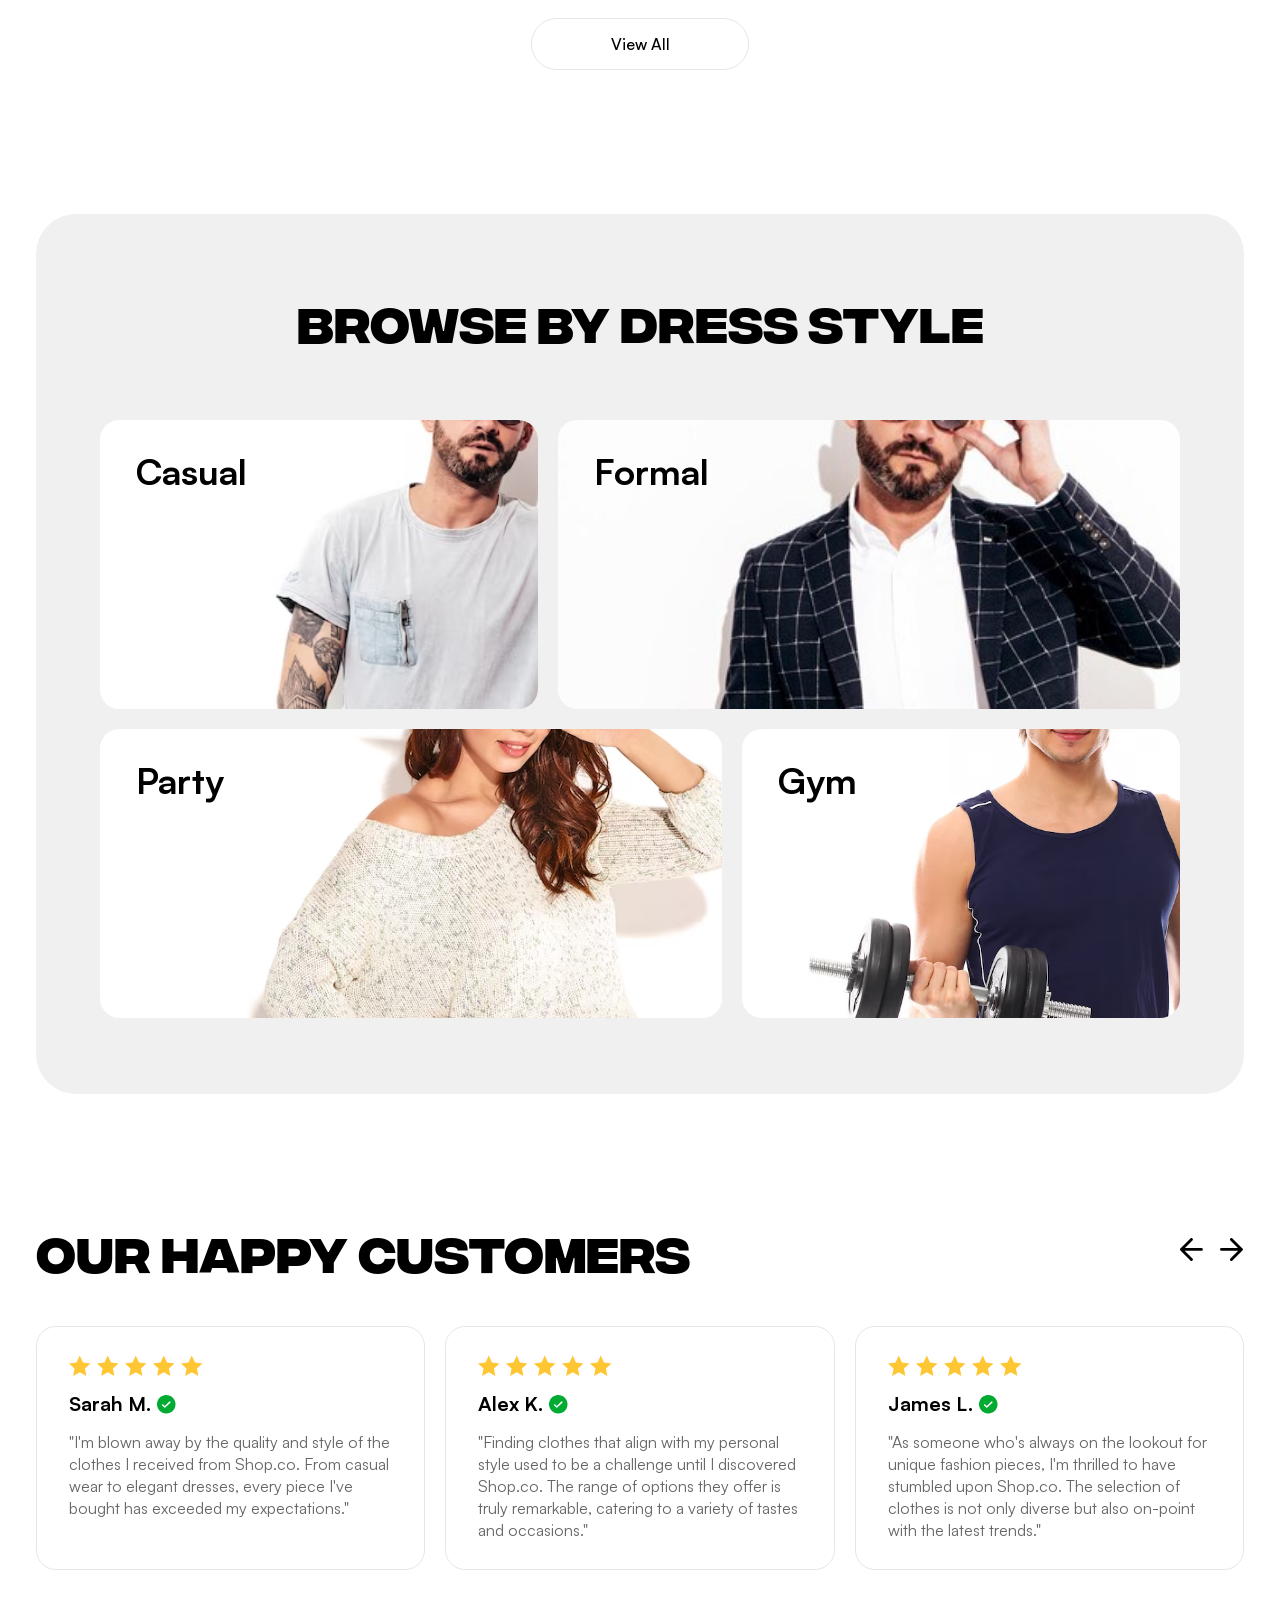
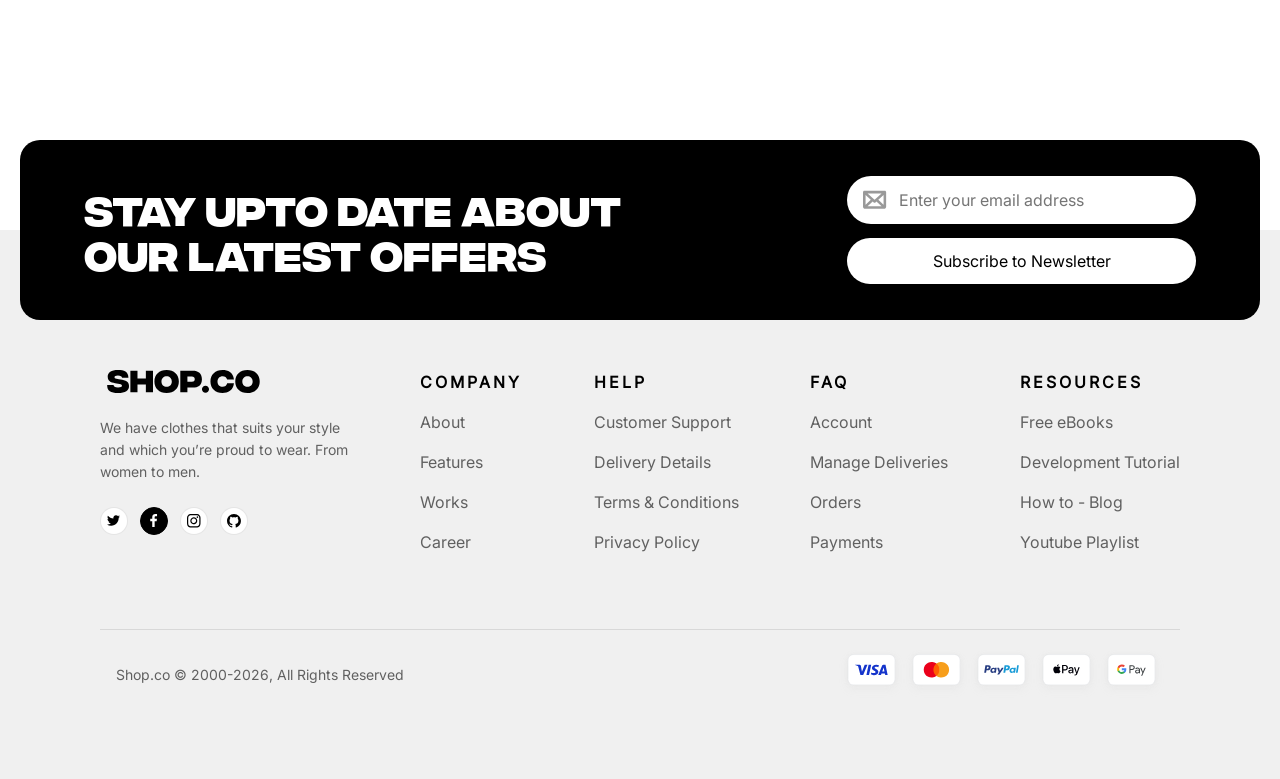
==== commit 00cb21e8: "Базовый вывод товаров через backend на главной странице (index.html)" ====
--- a/index.html
+++ b/index.html
@@ -1,5 +1,6 @@
 <!DOCTYPE html>
 <html lang="en">
+
 <head>
   <meta charset="UTF-8">
   <meta name="viewport" content="width=device-width, initial-scale=1.0">
@@ -7,12 +8,13 @@
   <link href="https://api.fontshare.com/v2/css?f[]=satoshi@400,500,700,900&display=swap" rel="stylesheet">
   <link rel="stylesheet" href="./scss/style.css">
 </head>
+
 <body>
 
   <!-- верхняя черная строка -->
   <div class="top-bar">
     <p class="top-bar__text">
-      Sign up and get 20% off to your first order. 
+      Sign up and get 20% off to your first order.
       <a href="#">Sign Up Now</a>
     </p>
     <button type="button" class="top-bar__close" aria-label="закрыть">
@@ -65,7 +67,8 @@
             YOUR STYLE
           </h1>
           <p class="hero__desc">
-            Browse through our diverse range of meticulously crafted garments, designed to bring out your individuality and cater to your sense of style.
+            Browse through our diverse range of meticulously crafted garments, designed to bring out your individuality
+            and cater to your sense of style.
           </p>
           <a href="Category.html" class="hero__btn">Shop Now</a>
 
@@ -110,98 +113,7 @@
     <section class="products-section">
       <div class="container">
         <h2 class="products-section__title">NEW ARRIVALS</h2>
-        <ul class="product-grid">
-          <li class="product-grid__item">
-            <article class="product-card">
-              <div class="product-card__thumb">
-                <img src="./assest/images/T-shirt_with_Tape_Details.png" alt="T-shirt with Tape Details">
-              </div>
-              <h3 class="product-card__title"><a href="Product.html">T-shirt with Tape Details</a></h3>
-              <div class="product-card__rating">
-                <div class="product-card__stars">
-                  <img class="star-icon" src="./assest/icons/Star.svg" alt="звезда">
-                  <img class="star-icon" src="./assest/icons/Star.svg" alt="звезда">
-                  <img class="star-icon" src="./assest/icons/Star.svg" alt="звезда">
-                  <img class="star-icon" src="./assest/icons/Star.svg" alt="звезда">
-                  <img class="star-icon" src="./assest/icons/HalfStar.svg" alt="половина звезды">
-                </div>
-                <span class="product-card__score">4.5/5</span>
-              </div>
-              <div class="product-card__pricing">
-                <span class="product-card__price">$120</span>
-              </div>
-            </article>
-          </li>
-
-          <li class="product-grid__item">
-            <article class="product-card">
-              <div class="product-card__thumb">
-                <img src="./assest/images/Skinny_Fit_Jeans.png" alt="Skinny Fit Jeans">
-              </div>
-              <h3 class="product-card__title"><a href="Product.html">Skinny Fit Jeans</a></h3>
-              <div class="product-card__rating">
-                <div class="product-card__stars">
-                  <img class="star-icon" src="./assest/icons/Star.svg" alt="звезда">
-                  <img class="star-icon" src="./assest/icons/Star.svg" alt="звезда">
-                  <img class="star-icon" src="./assest/icons/Star.svg" alt="звезда">
-                  <img class="star-icon" src="./assest/icons/HalfStar.svg" alt="половина звезды">
-                </div>
-                <span class="product-card__score">3.5/5</span>
-              </div>
-              <div class="product-card__pricing">
-                <span class="product-card__price">$240</span>
-                <span class="product-card__price--old">$260</span>
-                <span class="product-card__badge">-20%</span>
-              </div>
-            </article>
-          </li>
-
-          <li class="product-grid__item">
-            <article class="product-card">
-              <div class="product-card__thumb">
-                <img src="./assest/images/Checkered_Shirt.png" alt="Checkered Shirt">
-              </div>
-              <h3 class="product-card__title"><a href="Product.html">Checkered Shirt</a></h3>
-              <div class="product-card__rating">
-                <div class="product-card__stars">
-                  <img class="star-icon" src="./assest/icons/Star.svg" alt="звезда">
-                  <img class="star-icon" src="./assest/icons/Star.svg" alt="звезда">
-                  <img class="star-icon" src="./assest/icons/Star.svg" alt="звезда">
-                  <img class="star-icon" src="./assest/icons/Star.svg" alt="звезда">
-                  <img class="star-icon" src="./assest/icons/HalfStar.svg" alt="половина звезды">
-                </div>
-                <span class="product-card__score">4.5/5</span>
-              </div>
-              <div class="product-card__pricing">
-                <span class="product-card__price">$180</span>
-              </div>
-            </article>
-          </li>
-
-          <li class="product-grid__item">
-            <article class="product-card">
-              <div class="product-card__thumb">
-                <img src="./assest/images/Sleeve_Striped_T-shirt.png" alt="Sleeve Striped T-shirt">
-              </div>
-              <h3 class="product-card__title"><a href="Product.html">Sleeve Striped T-shirt</a></h3>
-              <div class="product-card__rating">
-                <div class="product-card__stars">
-                  <img class="star-icon" src="./assest/icons/Star.svg" alt="звезда">
-                  <img class="star-icon" src="./assest/icons/Star.svg" alt="звезда">
-                  <img class="star-icon" src="./assest/icons/Star.svg" alt="звезда">
-                  <img class="star-icon" src="./assest/icons/Star.svg" alt="звезда">
-                  <img class="star-icon" src="./assest/icons/HalfStar.svg" alt="половина звезды">
-                </div>
-                <span class="product-card__score">4.5/5</span>
-              </div>
-              <div class="product-card__pricing">
-                <span class="product-card__price">$130</span>
-                <span class="product-card__price--old">$160</span>
-                <span class="product-card__badge">-30%</span>
-              </div>
-            </article>
-          </li>
-        </ul>
+        <ul class="product-grid" id="newArrivalsGrid"></ul>
 
         <div class="products-section__btn-wrap">
           <a href="Category.html" class="products-section__view-all">View All</a>
@@ -215,94 +127,7 @@
     <section class="products-section">
       <div class="container">
         <h2 class="products-section__title">TOP SELLING</h2>
-        <ul class="product-grid">
-          <li class="product-grid__item">
-            <article class="product-card">
-              <div class="product-card__thumb">
-                <img src="./assest/images/Vertical_Striped_Shirt.png" alt="Vertical Striped Shirt">
-              </div>
-              <h3 class="product-card__title"><a href="Product.html">Vertical Striped Shirt</a></h3>
-              <div class="product-card__rating">
-                <div class="product-card__stars">
-                  <img class="star-icon" src="./assest/icons/Star.svg" alt="звезда">
-                  <img class="star-icon" src="./assest/icons/Star.svg" alt="звезда">
-                  <img class="star-icon" src="./assest/icons/Star.svg" alt="звезда">
-                  <img class="star-icon" src="./assest/icons/Star.svg" alt="звезда">
-                  <img class="star-icon" src="./assest/icons/Star.svg" alt="звезда">
-                </div>
-                <span class="product-card__score">5.0/5</span>
-              </div>
-              <div class="product-card__pricing">
-                <span class="product-card__price">$212</span>
-                <span class="product-card__price--old">$232</span>
-                <span class="product-card__badge">-20%</span>
-              </div>
-            </article>
-          </li>
-
-          <li class="product-grid__item">
-            <article class="product-card">
-              <div class="product-card__thumb">
-                <img src="./assest/images/Courage_Graphic_T-shirt.png" alt="Courage Graphic T-shirt">
-              </div>
-              <h3 class="product-card__title"><a href="Product.html">Courage Graphic T-shirt</a></h3>
-              <div class="product-card__rating">
-                <div class="product-card__stars">
-                  <img class="star-icon" src="./assest/icons/Star.svg" alt="звезда">
-                  <img class="star-icon" src="./assest/icons/Star.svg" alt="звезда">
-                  <img class="star-icon" src="./assest/icons/Star.svg" alt="звезда">
-                  <img class="star-icon" src="./assest/icons/Star.svg" alt="звезда">
-                </div>
-                <span class="product-card__score">4.0/5</span>
-              </div>
-              <div class="product-card__pricing">
-                <span class="product-card__price">$145</span>
-              </div>
-            </article>
-          </li>
-
-          <li class="product-grid__item">
-            <article class="product-card">
-              <div class="product-card__thumb">
-                <img src="./assest/images/Loose_Fit_Bermuda_Shorts.png" alt="Loose Fit Bermuda Shorts">
-              </div>
-              <h3 class="product-card__title"><a href="Product.html">Loose Fit Bermuda Shorts</a></h3>
-              <div class="product-card__rating">
-                <div class="product-card__stars">
-                  <img class="star-icon" src="./assest/icons/Star.svg" alt="звезда">
-                  <img class="star-icon" src="./assest/icons/Star.svg" alt="звезда">
-                  <img class="star-icon" src="./assest/icons/Star.svg" alt="звезда">
-                </div>
-                <span class="product-card__score">3.0/5</span>
-              </div>
-              <div class="product-card__pricing">
-                <span class="product-card__price">$80</span>
-              </div>
-            </article>
-          </li>
-
-          <li class="product-grid__item">
-            <article class="product-card">
-              <div class="product-card__thumb">
-                <img src="./assest/images/Faded_Skinny_Jeans.png" alt="Faded Skinny Jeans">
-              </div>
-              <h3 class="product-card__title"><a href="Product.html">Faded Skinny Jeans</a></h3>
-              <div class="product-card__rating">
-                <div class="product-card__stars">
-                  <img class="star-icon" src="./assest/icons/Star.svg" alt="звезда">
-                  <img class="star-icon" src="./assest/icons/Star.svg" alt="звезда">
-                  <img class="star-icon" src="./assest/icons/Star.svg" alt="звезда">
-                  <img class="star-icon" src="./assest/icons/Star.svg" alt="звезда">
-                  <img class="star-icon" src="./assest/icons/HalfStar.svg" alt="половина звезды">
-                </div>
-                <span class="product-card__score">4.5/5</span>
-              </div>
-              <div class="product-card__pricing">
-                <span class="product-card__price">$210</span>
-              </div>
-            </article>
-          </li>
-        </ul>
+        <ul class="product-grid" id="topSellingGrid"></ul>
 
         <div class="products-section__btn-wrap">
           <a href="Category.html" class="products-section__view-all">View All</a>
@@ -366,7 +191,8 @@
               <img class="review-card__verified" src="./assest/icons/True.svg" alt="галочка">
             </div>
             <p class="review-card__text">
-              "I'm blown away by the quality and style of the clothes I received from Shop.co. From casual wear to elegant dresses, every piece I've bought has exceeded my expectations."
+              "I'm blown away by the quality and style of the clothes I received from Shop.co. From casual wear to
+              elegant dresses, every piece I've bought has exceeded my expectations."
             </p>
           </article>
 
@@ -383,7 +209,8 @@
               <img class="review-card__verified" src="./assest/icons/True.svg" alt="галочка">
             </div>
             <p class="review-card__text">
-              "Finding clothes that align with my personal style used to be a challenge until I discovered Shop.co. The range of options they offer is truly remarkable, catering to a variety of tastes and occasions."
+              "Finding clothes that align with my personal style used to be a challenge until I discovered Shop.co. The
+              range of options they offer is truly remarkable, catering to a variety of tastes and occasions."
             </p>
           </article>
 
@@ -400,7 +227,8 @@
               <img class="review-card__verified" src="./assest/icons/True.svg" alt="галочка">
             </div>
             <p class="review-card__text">
-              "As someone who's always on the lookout for unique fashion pieces, I'm thrilled to have stumbled upon Shop.co. The selection of clothes is not only diverse but also on-point with the latest trends."
+              "As someone who's always on the lookout for unique fashion pieces, I'm thrilled to have stumbled upon
+              Shop.co. The selection of clothes is not only diverse but also on-point with the latest trends."
             </p>
           </article>
         </div>
@@ -430,10 +258,14 @@
         </a>
         <p>We have clothes that suits your style and which you’re proud to wear. From women to men.</p>
         <div class="footer__socials">
-          <a href="#" class="footer__social-btn" aria-label="twitter"><img src="./assest/icons/Twitter.svg" alt="твиттер"></a>
-          <a href="#" class="footer__social-btn footer__social-btn--facebook" aria-label="facebook"><img src="./assest/icons/facebook.svg" alt="фейсбук"></a>
-          <a href="#" class="footer__social-btn" aria-label="instagram"><img src="./assest/icons/Instagram.svg" alt="инстаграм"></a>
-          <a href="#" class="footer__social-btn" aria-label="github"><img src="./assest/icons/GitHub.svg" alt="гитхаб"></a>
+          <a href="#" class="footer__social-btn" aria-label="twitter"><img src="./assest/icons/Twitter.svg"
+              alt="твиттер"></a>
+          <a href="#" class="footer__social-btn footer__social-btn--facebook" aria-label="facebook"><img
+              src="./assest/icons/facebook.svg" alt="фейсбук"></a>
+          <a href="#" class="footer__social-btn" aria-label="instagram"><img src="./assest/icons/Instagram.svg"
+              alt="инстаграм"></a>
+          <a href="#" class="footer__social-btn" aria-label="github"><img src="./assest/icons/GitHub.svg"
+              alt="гитхаб"></a>
         </div>
       </div>
 
@@ -483,6 +315,7 @@
       </div>
     </div>
   </footer>
-
+  <script type="module" src="./js/product.js"></script>
 </body>
+
 </html>
--- a/scss/style.css
+++ b/scss/style.css
@@ -111,6 +111,10 @@
   font-weight: 500;
   cursor: pointer;
 }
+.pagination__arrow:disabled {
+  opacity: 0.4;
+  cursor: not-allowed;
+}
 .pagination__arrow img {
   width: 16px;
   height: 16px;
@@ -1246,7 +1250,6 @@
 }
 .footer__payments {
   display: flex;
-  gap: 8px;
 }
 
 .pay-badge {
